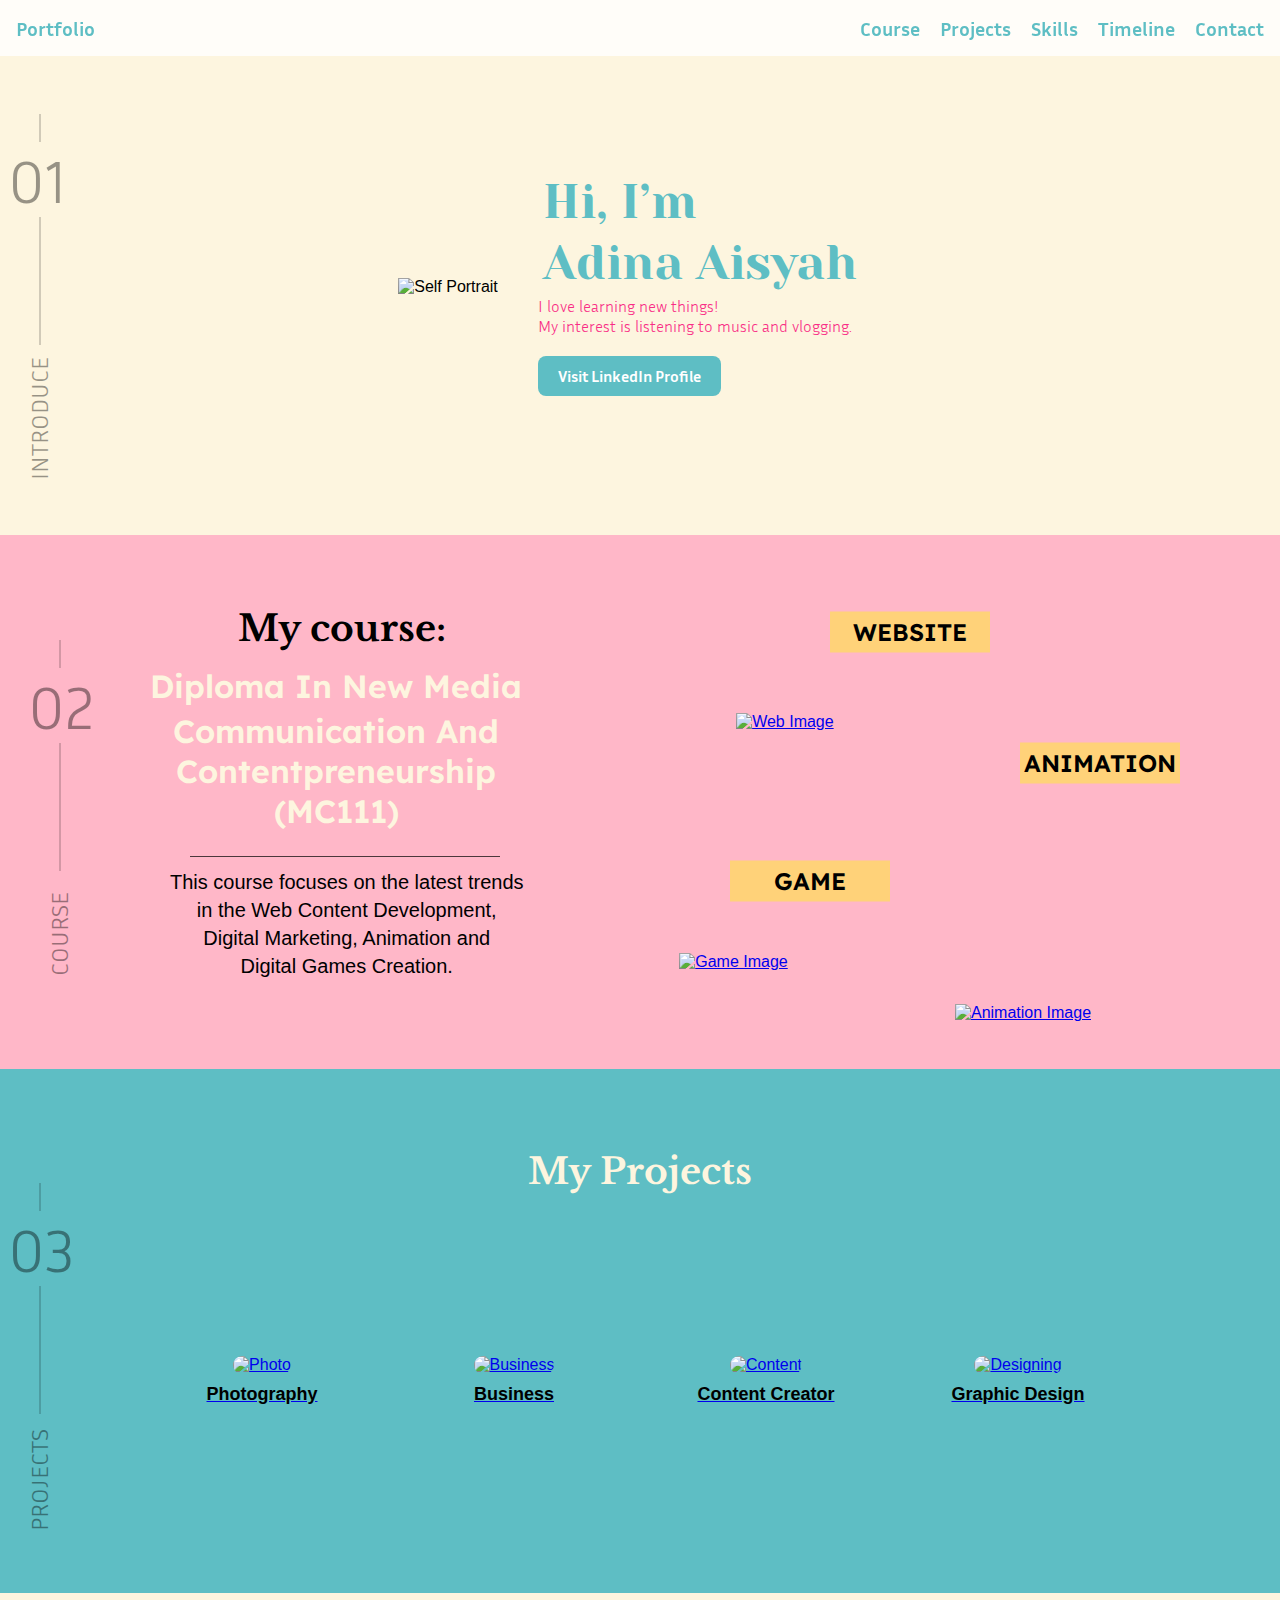
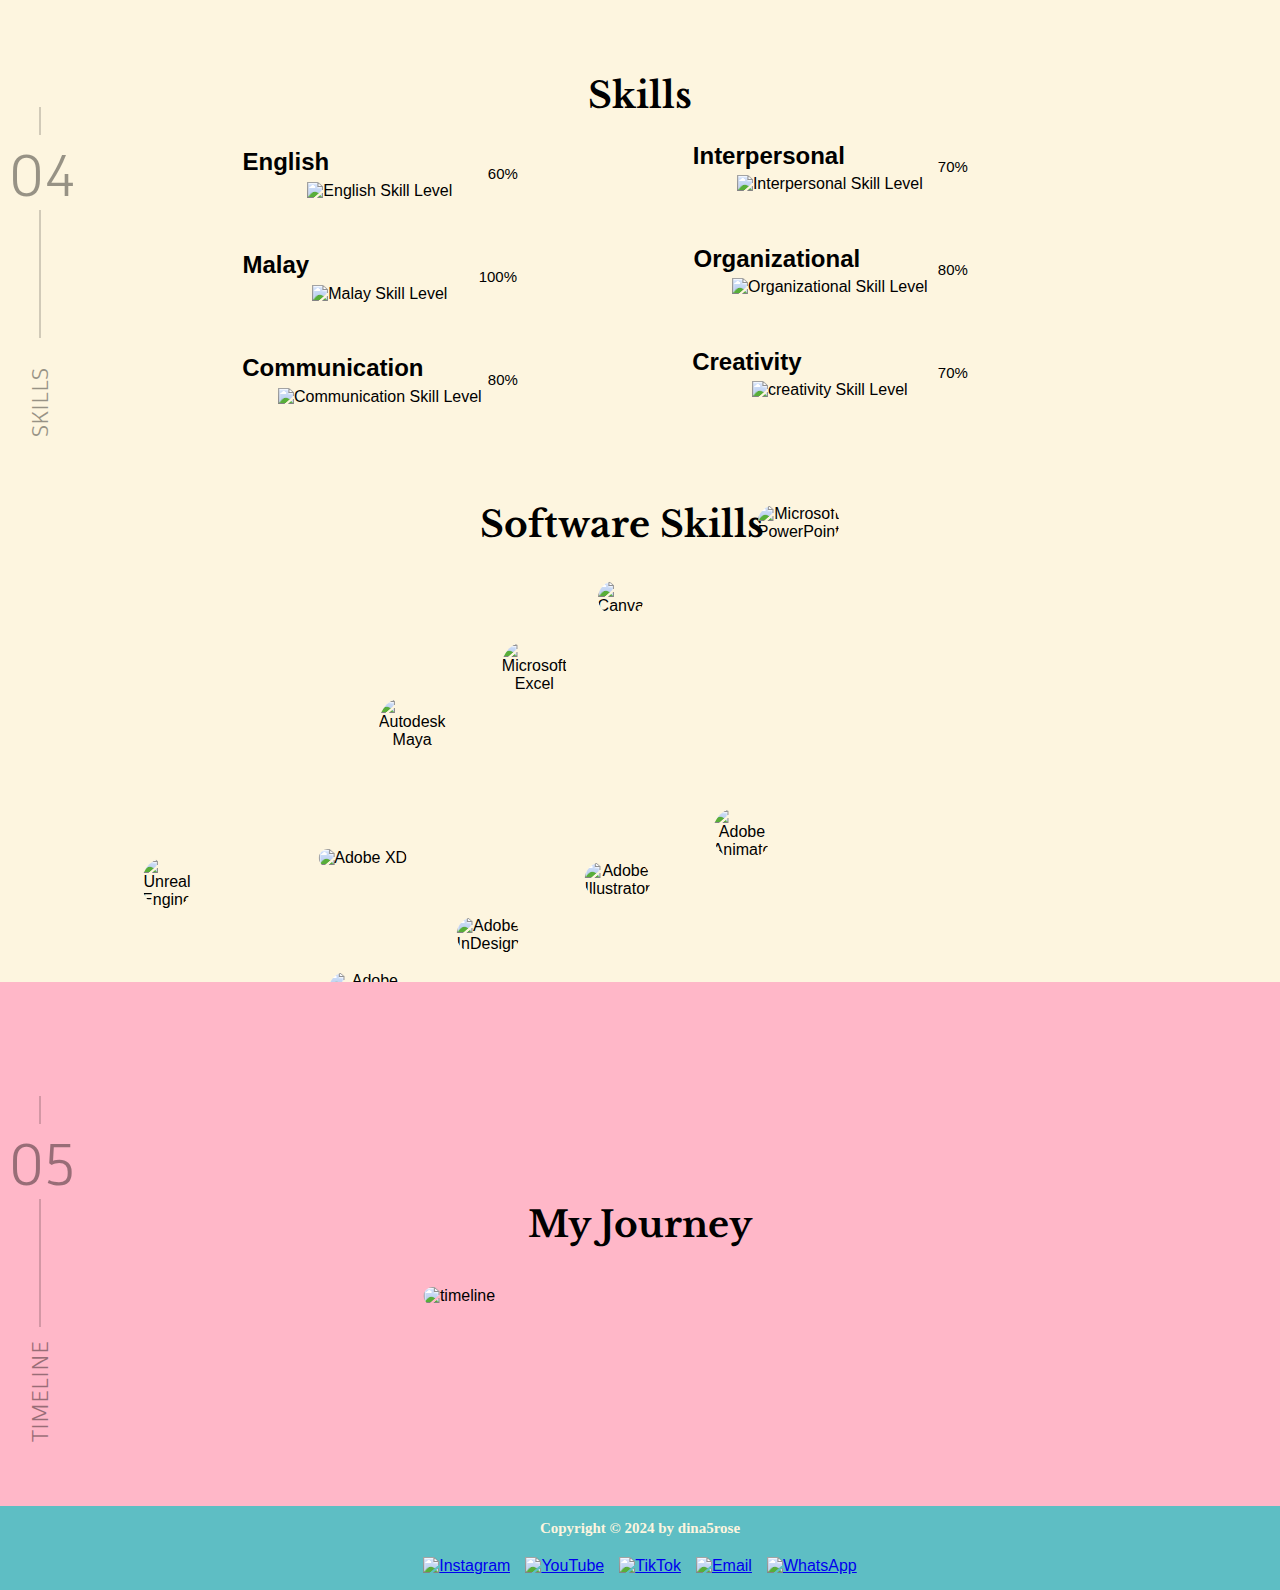
==== index.html @ a5f10f08 "Add files via upload" ====
<!DOCTYPE html>
<html lang="en">
<head>
    <meta charset="UTF-8">
    <meta name="viewport" content="width=device-width, initial-scale=1.0">
    <title>Portfolio - Home</title>
    <Link rel="stylesheet" href="style.css">
</head>
<body>
    <div class="nav-container">
        <nav>
            <div class="left">
                <a href="#layer1">Portfolio</a>
            </div>
            <div class="right">
                <ul>
                    <li><a href="#layer2">Course</a></li>
                    <li><a href="#layer3">Projects</a></li>
                    <li><a href="#layer4">Skills</a></li>
                    <li><a href="#layer6">Timeline</a></li>
                    <li><a href="#layer7">Contact</a></li>
                </ul>
            </div>
        </nav>
    </div>

    <div id="layer1" class="layer layer1">
            <div class="line top"></div>
            <div class="number">01</div>
            <div class="line bottom"></div>
            <div class="introduce">INTRODUCE</div>
            <div class="text-container">
                <h2>Hi, I’m</h2>
                <h2>Adina Aisyah</h2>
                <p>I love learning new things!</p>
                <p>My interest is listening to music and vlogging.</p>
                <div class="linkedin-box">
                    <a href="https://www.linkedin.com/in/nur-adina-aisyah-0893762ba/" target="_blank">Visit LinkedIn Profile</a>
                </div>
            </div>
        <div class="image-container">
            <img src="C:\Users\60124\OneDrive\Desktop\webweb\img\self.png" alt="Self Portrait">
        </div>
    </div>    

    <div id="layer2" class="layer layer2">
        <div id="layer2" class="layer layer2">
            <div class="line top"></div>
            <div class="number">02</div>
            <div class="line bottom"></div>
            <div class="course">COURSE</div>
            <div class="course-title">My course:</div>
            <div class="sub-title">Diploma In New Media <span>Communication And <br>Contentpreneurship <br>(MC111)</span></div>
            <div class="straight-line"></div>
            <div class="course-description">
                <span>This course focuses on the latest trends</span>
                <span>in the Web Content Development,</span>
                <span>Digital Marketing, Animation and</span>
                <span>Digital Games Creation.</span>
            </div>
        <div class="image-link-container">
            <div class="image-container website-image">
                <a href="website.html">
                <img src="C:\Users\60124\OneDrive\Desktop\webweb\img\hmpg2.jpg" alt="Web Image">
                </a>
            </div>
            <div class="image-container animation-image">
                <a href="animate.html">
                <img src="C:\Users\60124\OneDrive\Desktop\webweb\img\hmpg22.jpg" alt="Animation Image">
                </a>
            </div>
            <div class="image-container game-image">
                <a href="game.html">
                <img src="C:\Users\60124\OneDrive\Desktop\webweb\img\hmpg23.jpg" alt="Game Image">
                </a>
            </div>
        </div>
            <div class="box-container animation-box">
                <div class="box">ANIMATION</div>
            </div>
            <div class="box-container website-box">
                <div class="box">WEBSITE</div>
            </div>
            <div class="box-container game-box">
                <div class="box">GAME</div>
            </div>
        </div>    
    </div>

    <div id="layer3" class="layer layer3">
        <div class="line top"></div>
            <div class="number">03</div>
            <div class="line bottom"></div>
            <div class="projects">PROJECTS</div>
        <div class="projects-title">My Projects</div>
        <div class="image-link-container">
        <div class="image-box photo-image">
            <a href="photo.html">
            <img src="C:\Users\60124\OneDrive\Desktop\webweb\img\hmpg31.jpg" alt="Photo">
            <div class="image-label">Photography</div>
            </a>
        </div>

        <div class="image-box bisnes-image">
            <a href="bisnes.html">
            <img src="C:\Users\60124\OneDrive\Desktop\webweb\img\hmpg32.jpg" alt="Business">
            <div class="image-label">Business</div>
            </a>
        </div>

        <div class="image-box content-image">
            <a href="content.html">
            <img src="C:\Users\60124\OneDrive\Desktop\webweb\img\hmpg33.jpg" alt="Content">
            <div class="image-label">Content Creator</div>
            </a>
        </div>

        <div class="image-box design-image">
            <a href="graphic.html">
            <img src="C:\Users\60124\OneDrive\Desktop\webweb\img\hmpg34.jpg" alt="Designing">
            <div class="image-label">Graphic Design</div>
            </a>
        </div>
        </div>
    </div>

    <div id="layer4" class="layer layer4">
        <div class="line top"></div>
            <div class="number">04</div>
            <div class="line bottom"></div>
            <div class="skills">SKILLS</div>
        <div class="skills-title">Skills</div>

        <div class="skills-container">
            <div class="skill-box">
                <div class="eng-title">English</div> 
                <div class="eng-level">60%</div>
                <img src="C:\Users\60124\OneDrive\Desktop\webweb\img\60.jpg" alt="English Skill Level" class="eng-image">
            
                <div class="mly-title">Malay</div> 
                <div class="mly-level">100%</div>
                <img src="C:\Users\60124\OneDrive\Desktop\webweb\img\100.jpg" alt="Malay Skill Level" class="mly-image">

                <div class="comm-title">Communication</div> 
                <div class="comm-level">80%</div>
                <img src="C:\Users\60124\OneDrive\Desktop\webweb\img\80.jpg" alt="Communication Skill Level" class="comm-image">

                <div class="inter-title">Interpersonal</div> 
                <div class="inter-level">70%</div>
                <img src="C:\Users\60124\OneDrive\Desktop\webweb\img\70.jpg" alt="Interpersonal Skill Level" class="inter-image">

                <div class="org-title">Organizational</div> 
                <div class="org-level">80%</div>
                <img src="C:\Users\60124\OneDrive\Desktop\webweb\img\80.jpg" alt="Organizational Skill Level" class="org-image">

                <div class="creativity-title">Creativity</div> 
                <div class="creativity-level">70%</div>
                <img src="C:\Users\60124\OneDrive\Desktop\webweb\img\70.jpg" alt="creativity Skill Level" class="creativity-image">
            </div>
        </div>
    </div>

    <div id="layer5" class="layer layer5">
        <div class="soft-title">Software Skills</div>
        <div class="image-box ps-image">
            <img src="C:\Users\60124\OneDrive\Desktop\webweb\img\skill1.jpg" alt="Adobe Photoshop">
        </div>

        <div class="image-box id-image">
            <img src="C:\Users\60124\OneDrive\Desktop\webweb\img\skill2.jpg" alt="Adobe InDesign">
        </div>

        <div class="image-box ai-image">
            <img src="C:\Users\60124\OneDrive\Desktop\webweb\img\skill3.jpg" alt="Adobe Illustrator">
        </div>

        <div class="image-box an-image">
            <img src="C:\Users\60124\OneDrive\Desktop\webweb\img\skill4.jpg" alt="Adobe Animate">
        </div>

        <div class="image-box ue-image">
            <img src="C:\Users\60124\OneDrive\Desktop\webweb\img\skill6.png" alt="Unreal Engine">
        </div>

        <div class="image-box xd-image">
            <img src="C:\Users\60124\OneDrive\Desktop\webweb\img\skill5.jpg" alt="Adobe XD">
        </div>

        <div class="image-box my-image">
            <img src="C:\Users\60124\OneDrive\Desktop\webweb\img\skill7.png" alt="Autodesk Maya">
        </div>

        <div class="image-box excel-image">
            <img src="C:\Users\60124\OneDrive\Desktop\webweb\img\skill8.png" alt="Microsoft Excel">
        </div>

        <div class="image-box canva-image">
            <img src="C:\Users\60124\OneDrive\Desktop\webweb\img\skill9.png" alt="Canva">
        </div>

        <div class="image-box pp-image">
            <img src="C:\Users\60124\OneDrive\Desktop\webweb\img\skill10.png" alt="Microsoft PowerPoint">
        </div>

        <div class="image-box words-image">
            <img src="C:\Users\60124\OneDrive\Desktop\webweb\img\skill11.jpg" alt="Microsoft Word">
        </div>
    </div>

    <div id="layer6" class="layer layer6">
        <div class="line top"></div>
            <div class="number">05</div>
            <div class="line bottom"></div>
            <div class="timeline">TIMELINE</div>
        <div class="tl-title">My Journey</div>
        <div class="image-box tl-image">
            <img src="C:\Users\60124\OneDrive\Desktop\webweb\img\timeline.png" alt="timeline">
        </div>
    </div>

    <div id="layer7" class="layer layer7">
        <div class="contact-title">Copyright © 2024 by dina5rose</div>
        <div class="contact-links">
            <a href="https://www.instagram.com/dina5rose/?hl=en" target="_blank"><img src="C:\Users\60124\OneDrive\Desktop\webweb\img\logo1.png" alt="Instagram"></a>
            <a href="https://www.youtube.com/channel/UCmJT1OQiHPHBzbX_RKLlc6g" target="_blank"><img src="C:\Users\60124\OneDrive\Desktop\webweb\img\logo2.png" alt="YouTube"></a>
            <a href="https://www.tiktok.com/@deeennarrrr" target="_blank"><img src="C:\Users\60124\OneDrive\Desktop\webweb\img\logo3.png" alt="TikTok"></a>
            <a href="https://cl.gy/LZefM" target="_blank"><img src="C:\Users\60124\OneDrive\Desktop\webweb\img\logo4.png" alt="Email"></a>
            <a href="https://wa.link/ti13yo" target="_blank"><img src="C:\Users\60124\OneDrive\Desktop\webweb\img\logo5.png" alt="WhatsApp"></a>
        </div>
    </div>
</body>
</html>
---- style.css ----
@import url('https://fonts.googleapis.com/css2?family=Inria+Sans:wght@300;700&family=Yeseva+One&family=Libre+Baskerville:wght@700&family=Lexend+Deca:wght@600&display=swap');

        body, html {
            margin: 0;
            padding: 0;
            font-family: Arial, sans-serif;
            scroll-behavior: smooth;
            width: 1280px; /* Set the width of the body */
            height: 3190px; /* Set the height of the body */
            overflow-x: hidden; /* Prevent horizontal scrolling */
        }

        .nav-container {
            position: fixed;
            width: 100%;
            z-index: 1000;
            background-color: rgba(255, 255, 255, 0.8); /* Semi-transparent background for nav */
        }

        nav {
            background-color: transparent;
            padding: 1rem;
            display: flex;
            justify-content: space-between;
            align-items: center;
            font-family: 'Inria Sans', sans-serif;
            font-weight: bold;
            font-size: 20px;
        }

        nav .left {
            display: flex;
            align-items: center;
        }

        nav .right {
            display: flex;
            align-items: center;
        }

        nav ul {
            list-style-type: none;
            margin: 0;
            padding: 0;
            display: flex;
        }

        nav ul li {
            margin-left: 20px;
        }

        nav ul li a, nav .left a {
            color: #5EBEC4;
            text-decoration: none;
        }

        .layer {
            width: 100%;
            display: flex;
            justify-content: center; /* Center horizontally */
            align-items: center; /* Center vertically */
            padding: 20px;
            overflow: hidden; /* Hide overflow to prevent scrolling */
            position: relative;
        }

        .layer1 {
            background-color: #FDF5DF;
            padding-top: 60px; /* Adjust if needed to prevent content overlap with fixed nav */
            flex-direction: row-reverse; /* Image on the left, text on the right */
            height: 512px; /* Adjusted height */
        }

        .text-container {
            max-width: 50%;
            text-align: left;
            padding: 0 20px; /* Adjust padding for spacing */
            position: relative; /* Positioning for lines */
            margin-top: -70px; /* Adjust top margin to position text below top line */
        }

        .text-container h2 {
            font-family: 'Yeseva One', cursive; /* Use Yeseva One for "Hi, I’m" "Adina Aisyah" */
            font-weight: normal; /* Regular */
            font-size: 48px; /* Size: 48 */
            margin: 5px;
            color: #5EBEC4; /* First text color */
        }

        .text-container p {
            font-family: 'Inria Sans', sans-serif;
            font-weight: 300;
            font-size: 16px;
            margin: 0px 0 0;
            color: #F92C85; /* Second text color */
        }

        .image-container {
            max-width: 50%;
            text-align: left;
            position: relative; /* Ensure relative positioning */
        }

        .image-container img {
            border-radius: 26px;
            max-width: 100%;
            height: auto;
        }

        .linkedin-box {
            position: absolute;
            bottom: -60px;
            left: 200;
            width: 100%;
            text-align: left;
        }

        .linkedin-box a {
            display: inline-block;
            padding: 10px 20px;
            background-color: #5EBEC4;
            color: white;
            text-decoration: none;
            border-radius: 8px;
            font-family: 'Inria Sans', sans-serif;
            font-weight: bold;
            font-size: 16px;
        }

        .linkedin-box a:hover {
            background-color: #4CA6A7;
        }

        .line {
            position: absolute; /* Absolute positioning */
            width: 1px;
            background-color: #000000;
            opacity: 0.35;
            left: 50%;
            transform: translateX(-50%);
        }

        .line.top {
            height: 28px; /* Adjusted height */
            left: 60px; /* Adjusted left position */
            top: 114px; /* Adjusted top position */
        }

        .line.bottom {
            height: 128px; /* Adjusted height */
            left: 60px; /* Adjusted left position */
            top: 217px; /* Adjusted top position */
        }

        .number {
            position: absolute;
            color: #000000;
            font-family: 'Inria Sans', serif;
            font-weight: 300;
            font-size: 60px;
            opacity: 0.4;
            left: 28px; /* Adjusted left position */
            top: 144px; /* Adjusted top position */
        }

        .introduce {
            position: absolute;
            color: #000000;
            font-family: 'Inria Sans', serif;
            font-weight: 300;
            font-size: 24px;
            opacity: 0.4;
            left: 45px; /* Adjusted left position */
            top: 480px; /* Adjusted top position */
            transform: rotate(-90deg); /* Rotate 90 degrees */
            transform-origin: left top; /* Rotate from left top */
        }

        .layer2 {
            background-color: #FFB7C8;
            padding-top: 60px; /* Adjust if needed to prevent content overlap with fixed nav */
            flex-direction: row-reverse; /* Image on the left, text on the right */
            height: 512px; /* Adjusted height */
            position: relative; /* Ensure relative positioning */
        }

        .layer2 .course-title {
            font-family: 'Libre Baskerville', serif;
            font-weight: bold;
            font-size: 36px;
            margin-bottom: 20px;
            position: absolute;
            top: 80px; /* Adjusted top position */
            left: 238px; /* Adjusted left position */
        }

        .layer2 .sub-title {
            font-family: 'Lexend Deca', sans-serif;
            font-weight: 600;
            font-size: 32px;
            color: #FDF5DF;
            margin-bottom: 20px;
            position: absolute;
            text-align: center;
            top: 140px; /* Adjusted top position */
            left: 150px; /* Adjusted left position */
        }

        .layer2 .sub-title span {
            display: block;
            margin-top: 5px;
        }

        .layer2 .straight-line {
            width: 310px;
            height: 1px;
            background-color: #000000;
            opacity: 0.7;
            margin: 20px auto;
            position: absolute;
            top: 310px; /* Adjusted top position */
            left: 190px; /* Adjusted left position */
        }

        .layer2 .course-description {
            font-family: 'Inder', sans-serif;
            font-weight: normal;
            font-size: 20px;
            color: #000000;
            text-align: center;
            left: 170px; /* Adjusted left position */
            top: 340px; /* Adjusted top position */
            position: absolute;
        }

        .layer2 .course-description span {
            display: block;
            margin-top: 5px;
        }

        .image-container img {
            border-radius: 0px;
            max-width: 100%; /* Adjust the width */
            height: auto;
        }

        .image-container {
           max-width: 33.33%; /* Each image takes up 1/3 of the container */
           text-align: center; /* Center align the images */
           margin-right: 20px; /* Add right margin for spacing */
           position: relative; /* Ensure relative positioning */
        }

        .image-link-container {
            display: flex;
            justify-content: center;
            align-items: center;
            height: 100vh; /* Make the container full height */
        }

        .image-link-container a img {
           max-width: 100%;
           height: auto;
           border: none; /* Remove any default border from the image */
           transition: transform 0.3s ease; /* Add transition for hover effect */
        }

        .image-link-container a img:hover {
           transform: scale(1.05); /* Slightly enlarge the image on hover */
        }

        .website-image {
           top: -120px; /* Adjust top position for the web image */
           left: 73%; /* Center horizontally */
           width: 200px;
           height: auto;
           transform: translateX(-50%);
        }

        .animation-image {
           top: 20%; /* Adjust top position for the animation image */
           right: -378px; /* Adjust right position */
           width: 200px;
           height: auto;
           transform: translateY(-50%);
        }

        .game-image {
          bottom: -120px; /* Adjust bottom position for the game image */
          left: -5%; /* Center horizontally */
          width: 170px;
          height: auto;
          transform: translateX(-50%);
        }

        .course {
            position: absolute;
            color: #000000;
            font-family: 'Inria Sans', serif;
            font-weight: 300;
            font-size: 24px;
            opacity: 0.4;
            left: 45px; /* Adjusted left position */
            top: 450px; /* Adjusted top position */
            transform: rotate(-90deg); /* Rotate 90 degrees */
            transform-origin: left top; /* Rotate from left top */
        }

        .box-container {
            display: flex;
            justify-content: space-around;
            align-items: center;
            width: 100%;
            position: absolute;
            bottom: 80px; /* Adjust bottom position */
        }

        .box {
            background-color: #FFD279; /* Box background color */
            width: 160px; /* Box width */
            height: 41px; /* Box height */
            text-align: center; /* Center align text */
            line-height: 41px; /* Vertically center text */
            font-family: 'Lexend Deca', sans-serif; /* Font family */
            font-size: 24px; /* Font size */
            font-weight: 600; /* Semibold font weight */
            color: #000000; /* Text color */
        }

        .animation-box {
           top: 40%; /* Adjust top position for the animation box */
           right: 100px; /* Adjust right position */
           width: 160px;
           height: 41px;
           transform: translateY(-50%);
        }

        .website-box {
           top: 18%; /* Adjust top position for the animation box */
           right: 290px; /* Adjust right position */
           width: 160px;
           height: 41px;
           transform: translateY(-50%);
        }

        .game-box {
           top: 60%; /* Adjust top position for the animation box */
           right: 390px; /* Adjust right position */
           width: 160px;
           height: 41px;
           transform: translateY(-50%);
        }

        .layer3 {
            background-color: #5EBEC4;
            display: flex;
            flex-direction: column;
            align-items: center;
            justify-content: center;
            text-align: center;
            color: #FFFFFF;
            height: 545px; /* Adjusted height */
            position: relative; /* Ensure relative positioning */
        }

        .layer3 .projects-title {
            color: #FDF5DF;
            font-family: 'Libre Baskerville', serif;
            font-weight: bold;
            font-size: 36px;
            margin-bottom: 20px;
            position: absolute;
            text-align: center;
            top: 80px; /* Adjusted top position */
            left: center; /* Adjusted left position */
        }

        .image-box {
           max-width: 33.33%; /* Each image takes up 1/3 of the container */
           text-align: center; /* Center align the images */
           margin-right: 20px; /* Add right margin for spacing */
           position: relative; /* Ensure relative positioning */
        }

        .image-box img {
            border-radius: 28px;
            max-width: 100%; /* Adjust the width */
            height: auto;
        }

        .image-label {
            margin-top: 10px; /* Adjust spacing between image and label */
            font-size: 24px;
            font-weight: 600;
            color: #FDF5DF;
            text-decoration: none; /* Remove underline */
        }

        .image-link-container {
            display: flex;
            justify-content: center;
            align-items: center;
            height: 100vh; /* Make the container full height */
        }

        .image-link-container a img {
           max-width: 100%;
           height: auto;
           border: none; /* Remove any default border from the image */
           transition: transform 0.3s ease; /* Add transition for hover effect */
        }

        .image-link-container a img:hover {
           transform: scale(1.05); /* Slightly enlarge the image on hover */
        }

        .photo-image {
           top: 50px; /* Adjust top position for the photo image */
           left: 5%; /* Center horizontally */
           width: 210px;
           height: auto;
           transform: translateX(-50%);
           border-radius: 22px;
        }

        .bisnes-image {
           top: 50px; /* Adjust top position for the bisnes image */
           left: 10%; /* Center horizontally */
           width: 210px;
           height: auto;
           transform: translateX(-50%);
           border-radius: 22px;
        }

        .content-image {
           top: 50px; /* Adjust top position for the web image */
           left: 15%; /* Center horizontally */
           width: 210px;
           height: auto;
           transform: translateX(-50%);
           border-radius: 22px;
        }

        .design-image {
           top: 50px; /* Adjust top position for the web image */
           left: 20%; /* Center horizontally */
           width: 210px;
           height: auto;
           transform: translateX(-50%);
           border-radius: 22px;
        }

        .projects {
            position: absolute;
            color: #000000;
            font-family: 'Inria Sans', serif;
            font-weight: 300;
            font-size: 24px;
            opacity: 0.4;
            left: 45px; /* Adjusted left position */
            top: 462px; /* Adjusted top position */
            transform: rotate(-90deg); /* Rotate 90 degrees */
            transform-origin: left top; /* Rotate from left top */
        }
        
        .layer4 {
            background-color: #FDF5DF;
            display: flex;
            flex-direction: column;
            align-items: center;
            justify-content: center;
            text-align: center;
            color: #000000;
            height: 512px; /* Adjusted height */
        }

        .layer4 .skills-title {
            color: #000000;
            font-family: 'Libre Baskerville', serif;
            font-weight: bold;
            font-size: 36px;
            margin-bottom: 20px;
            position: absolute;
            text-align: center;
            top: 80px; /* Adjusted top position */
            left: center; /* Adjusted left position */
        }

        .skills {
            position: absolute;
            color: #000000;
            font-family: 'Inria Sans', serif;
            font-weight: 300;
            font-size: 24px;
            opacity: 0.4;
            left: 45px; /* Adjusted left position */
            top: 444px; /* Adjusted top position */
            transform: rotate(-90deg); /* Rotate 90 degrees */
            transform-origin: left top; /* Rotate from left top */
        }

        .skills-container {
            display: flex;
            flex-direction: column;
            align-items: flex-start;
            justify-content: center;
            margin-top: 20px;
            width: 80%;
        }

        .skills-box {
            margin-bottom: 20px;
            text-align: left;
            width: 100%;
        }

        .eng-title {
            font-family: 'Inter', sans-serif;
            font-weight: bold;
            font-size: 24px;
            color: #000000;
            position: relative; /* Enables positioning */
            top: 87px; /* Adjust top position */
            left: 56px; /* Adjust left position */
        }

        .eng-level {
            font-family: 'Inter', sans-serif;
            font-weight: normal;
            font-size: 15px;
            color: #000000;
            position: relative; /* Enables positioning */
            top: 76px; /* Adjust top position */
            left: 273px; /* Adjust left position */
        }

        .eng-image {
            width: 278px;
            height: 16px;
            position: relative; /* Enables positioning */
            top: 76px; /* Adjust top position */
            left: 150px;
        }
        
        .mly-title {
            font-family: 'Inter', sans-serif;
            font-weight: bold;
            font-size: 24px;
            color: #000000;
            position: relative; /* Enables positioning */
            top: 127px; /* Adjust top position */
            left: 46px; /* Adjust left position */
        }

        .mly-level {
            font-family: 'Inter', sans-serif;
            font-weight: normal;
            font-size: 15px;
            color: #000000;
            position: relative; /* Enables positioning */
            top: 116px; /* Adjust top position */
            left: 268px; /* Adjust left position */
        }

        .mly-image {
            width: 278px;
            height: 16px;
            position: relative; /* Enables positioning */
            top: 116px; /* Adjust top position */
            left: 150px;
        }

        .comm-title {
            font-family: 'Inter', sans-serif;
            font-weight: bold;
            font-size: 24px;
            color: #000000;
            position: relative; /* Enables positioning */
            top: 167px; /* Adjust top position */
            left: 103px; /* Adjust left position */
        }

        .comm-level {
            font-family: 'Inter', sans-serif;
            font-weight: normal;
            font-size: 15px;
            color: #000000;
            position: relative; /* Enables positioning */
            top: 156px; /* Adjust top position */
            left: 273px; /* Adjust left position */
        }

        .comm-image {
            width: 278px;
            height: 16px;
            position: relative; /* Enables positioning */
            top: 156px; /* Adjust top position */
            left: 150px;
        }

        .inter-title {
            font-family: 'Inter', sans-serif;
            font-weight: bold;
            font-size: 24px;
            color: #000000;
            position: relative; /* Enables positioning */
            top: -108px; /* Adjust top position */
            left: 539px; /* Adjust left position */
        }

        .inter-level {
            font-family: 'Inter', sans-serif;
            font-weight: normal;
            font-size: 15px;
            color: #000000;
            position: relative; /* Enables positioning */
            top: -120px; /* Adjust top position */
            left: 723px; /* Adjust left position */
        }

        .inter-image {
            width: 278px;
            height: 16px;
            position: relative; /* Enables positioning */
            top: -120px; /* Adjust top position */
            left: 600px;
        }

        .org-title {
            font-family: 'Inter', sans-serif;
            font-weight: bold;
            font-size: 24px;
            color: #000000;
            position: relative; /* Enables positioning */
            top: -68px; /* Adjust top position */
            left: 547px; /* Adjust left position */
        }

        .org-level {
            font-family: 'Inter', sans-serif;
            font-weight: normal;
            font-size: 15px;
            color: #000000;
            position: relative; /* Enables positioning */
            top: -80px; /* Adjust top position */
            left: 723px; /* Adjust left position */
        }

        .org-image {
            width: 278px;
            height: 16px;
            position: relative; /* Enables positioning */
            top: -80px; /* Adjust top position */
            left: 600px;
        }

        .creativity-title {
            font-family: 'Inter', sans-serif;
            font-weight: bold;
            font-size: 24px;
            color: #000000;
            position: relative; /* Enables positioning */
            top: -28px; /* Adjust top position */
            left: 517px; /* Adjust left position */
        }

        .creativity-level {
            font-family: 'Inter', sans-serif;
            font-weight: normal;
            font-size: 15px;
            color: #000000;
            position: relative; /* Enables positioning */
            top: -40px; /* Adjust top position */
            left: 723px; /* Adjust left position */
        }

        .creativity-image {
            width: 278px;
            height: 16px;
            position: relative; /* Enables positioning */
            top: -40px; /* Adjust top position */
            left: 600px
        }

        .layer5 {
            background-color: #FDF5DF;
            display: flex;
            flex-direction: column;
            align-items: center;
            justify-content: center;
            text-align: center;
            color: #000000;
            height: 512px; /* Adjusted height */
        }

        .layer5 .soft-title {
            color: #000000;
            font-family: 'Libre Baskerville', serif;
            font-weight: bold;
            font-size: 36px;
            margin-bottom: 20px;
            position: absolute;
            text-align: center;
            top: 15px; /* Adjusted top position */
            left: 500px; /* Adjusted left position */
        }

        .image-box {
           max-width: 33.33%; /* Each image takes up 1/3 of the container */
           text-align: center; /* Center align the images */
           margin-right: 20px; /* Add right margin for spacing */
           position: relative; /* Ensure relative positioning */
        }

        .image-box img {
            border-radius: 28px;
            max-width: 100%; /* Adjust the width */
            height: auto;
        }

        .ps-image {
           top: 465px; /* Adjust top position for the photo image */
           left: -23%; /* Center horizontally */
           width: 17px;
           height: auto;
           transform: translateX(-50%);
           border-radius: 26px;
        }

        .id-image {
           top: 374px; /* Adjust top position for the photo image */
           left: -13%; /* Center horizontally */
           width: 17px;
           height: auto;
           transform: translateX(-50%);
           border-radius: 26px;
        }

        .ai-image {
           top: 283px; /* Adjust top position for the photo image */
           left: -3%; /* Center horizontally */
           width: 17px;
           height: auto;
           transform: translateX(-50%);
           border-radius: 26px;
        }

        .an-image {
           top: 192px; /* Adjust top position for the photo image */
           left: 7%; /* Center horizontally */
           width: 17px;
           height: auto;
           transform: translateX(-50%);
           border-radius: 26px;
        }

        .xd-image {
           top: -69px; /* Adjust top position for the photo image */
           left: 17%; /* Center horizontally */
           width: 17px;
           height: auto;
           transform: translateX(-50%);
           border-radius: 26px;
        }

        .ue-image {
           top: 190px; /* Adjust top position for the photo image */
           left: -35%; /* Center horizontally */
           width: 50px;
           height: auto;
           transform: translateX(-50%);
           border-radius: 26px;
        }

        .my-image {
           top: -40px; /* Adjust top position for the photo image */
           left: -19%; /* Center horizontally */
           width: 18px;
           height: auto;
           transform: translateX(-50%);
           border-radius: 26px;
        }

        .excel-image {
           top: -148px; /* Adjust top position for the photo image */
           left: -9%; /* Center horizontally */
           width: 23px;
           height: auto;
           transform: translateX(-50%);
           border-radius: 26px;
        }

        .canva-image {
           top: -260px; /* Adjust top position for the photo image */
           left: -0.5%; /* Center horizontally */
           width: 36px;
           height: auto;
           transform: translateX(-50%);
           border-radius: 26px;
        }

        .pp-image {
           top: -370px; /* Adjust top position for the photo image */
           left: 11%; /* Center horizontally */
           width: 23px;
           height: auto;
           transform: translateX(-50%);
           border-radius: 26px;
        }

        .words-image {
           top: -485px; /* Adjust top position for the photo image */
           left: 21%; /* Center horizontally */
           width: 20px;
           height: auto;
           transform: translateX(-50%);
        }

        .layer6 {
            background-color: #FFB7C8;
            display: flex;
            flex-direction: column;
            align-items: center;
            justify-content: center;
            text-align: center;
            color: #000000;
            height: 545px; /* Adjusted height */
        }

        .layer6 .tl-title {
            font-family: 'Libre Baskerville', serif;
            font-weight: bold;
            font-size: 36px;
            margin-bottom: 20px;
            top: 20px;
        }

        .timeline {
            position: absolute;
            color: #000000;
            font-family: 'Inria Sans', serif;
            font-weight: 300;
            font-size: 24px;
            opacity: 0.4;
            left: 45px; /* Adjusted left position */
            top: 460px; /* Adjusted top position */
            transform: rotate(-90deg); /* Rotate 90 degrees */
            transform-origin: left top; /* Rotate from left top */
        }

        .image-box {
           max-width: 33.33%; /* Each image takes up 1/3 of the container */
           text-align: center; /* Center align the images */
           margin-right: 0px; /* Add right margin for spacing */
           position: relative; /* Ensure relative positioning */
        }

        .image-box img {
            border-radius: 28px;
            max-width: 500%; /* Adjust the width */
            height: auto;
        }

        .tl-image {
           top: 20px; /* Adjust top position for the photo image */
           left: -10%; /* Center horizontally */
           width: 105px;
           height: auto;
           transform: translateX(-50%);
           border-radius: 0px;
        }
        
        .layer7 {
            background-color: #5EBEC4;
            display: flex;
            flex-direction: column;
            align-items: center;
            justify-content: center;
            text-align: center;
            color: #FDF5DF;
            height: 50px; /* Adjusted height */
        }

        .layer7 .contact-title {
            font-family: 'Inter', 'sans-serif';
            font-weight: bold;
            font-size: 15px;
            margin-bottom: 20px;
        }

        .layer7 .section-content {
            font-family: 'Inter', sans-serif;
            font-weight: 600;
            font-size: 24px;
            color: #FDF5DF;
            text-align: left;
            margin-left: 238px;
            margin-top: -45px;
        }

        .layer7 .contact-links {
            display: flex;
            gap: 15px;
        }

        .layer7 .contact-links a img {
            width: 30px; /* Adjust size as needed */
            height: 25px; /* Adjust size as needed */
        }

body {
    font-family: Arial, sans-serif;
    background-color: #f0f0f0;
    margin: 0;
    padding: 0;
    display: flex;
    flex-direction: column;
    align-items: center;
}

.nav-container {
    position: fixed;
    width: 100%;
    z-index: 1000;
    background-color: rgba(255, 255, 255, 0.8); /* Semi-transparent background for nav */
}

nav {
    background-color: transparent;
    padding: 1rem;
    display: flex;
    justify-content: space-between;
    align-items: center;
    font-family: 'Inria Sans', sans-serif;
    font-weight: bold;
    font-size: 20px;
}

nav .left {
    display: flex;
    align-items: center;
}

nav .right {
    display: flex;
    align-items: center;
}

nav ul {
    list-style-type: none;
    margin: 0;
    padding: 0;
    display: flex;
}

nav ul li {
    margin-left: 20px;
}

nav ul li a, nav .left a {
    color: #5EBEC4;
    text-decoration: none;
}

.web-title {
    color: #000000;
    font-family: 'Libre Baskerville', serif;
    font-weight: bold;
    font-size: 36px;
    margin-bottom: 20px;
    position: absolute;
    text-align: center;
    top: 80px; /* Adjusted top position */
    left: center; /* Adjusted left position */
}

.portfolio-item {
    margin: 20px;
    display: inline-block;
    border: 1px solid #ccc;
    overflow: hidden;
    box-shadow: 0 4px 8px rgba(0, 0, 0, 0.1);
    position: relative;
}

.portfolio-item img {
    display: block;
    width: 100%;
    height: auto;
    transition: transform 0.3s ease;
}

.portfolio-item a {
    text-decoration: none;
    color: inherit;
    display: block;
    position: relative;
}

.xd-image {
    top: 130px; /* Adjust top position for the web image */
    left: -5%; /* Center horizontally */
    width: 430px;
    height: auto;
    transform: translateX(-50%);
    position: relative;
}

.cotton-image {
    top: -175px; /* Adjust top position for the web image */
    left: 45%; /* Center horizontally */
    width: 600px;
    height: auto;
    transform: translateX(-50%);
    position: relative;
}

.image-label {
    margin-top: 10px; /* Adjust spacing between image and label */
    font-size: 15px;
    font-weight: 600;
    color: #000000;
    text-decoration: none; /* Remove underline */
    text-align: center;
}

        body {
            font-family: Arial, sans-serif;
            background-color: #f0f0f0;
            margin: 0;
            padding: 0;
            display: flex;
            flex-direction: column;
            align-items: center;
        }

        .nav-container {
            position: relative;
            left: auto;
            width: 100%;
            z-index: 1000;
            background-color: rgba(255, 255, 255, 0.8); /* Semi-transparent background for nav */
        }

        nav {
            background-color: transparent;
            padding: 1rem;
            display: flex;
            justify-content: space-between;
            align-items: center;
            font-family: 'Inria Sans', sans-serif;
            font-weight: bold;
            font-size: 20px;
        }

        nav .left {
            display: flex;
            align-items: center;
        }

        nav .right {
            display: flex;
            align-items: center;
        }

        nav ul {
            list-style-type: none;
            margin: 0;
            padding: 0;
            display: flex;
        }

        nav ul li {
            margin-left: 20px;
        }

        nav ul li a, nav .left a {
            color: #5EBEC4;
            text-decoration: none;
        }

        .animate-title {
            color: #000000;
            font-family: 'Libre Baskerville', serif;
            font-weight: bold;
            font-size: 36px;
            margin-bottom: 20px;
            position: absolute;
            text-align: center;
            top: 80px; /* Adjusted top position */
            left: center; /* Adjusted left position */
        }

        .portfolio-item {
            margin: 20px;
            display: inline-block;
            border: 1px solid #ccc;
            overflow: hidden;
            box-shadow: 0 4px 8px rgba(0, 0, 0, 0.1);
            border-radius: 0; /* Remove rounded corners */
        }

        .portfolio-item img {
            display: block;
            width: 100%; /* Ensure the image fills its container */
            height: auto; /* Maintain aspect ratio */
        }

        .image-label {
            margin-top: 10px; /* Adjust spacing between image and label */
            font-size: 18px;
            font-weight: 600;
            color: #000000;
            text-decoration: none; /* Remove underline */
            text-align: center;
        }

        .d-image {
           top: -410px; /* Adjust top position for the web image */
           left: 40%; /* Center horizontally */
           width: 430px;
           height: auto;
           transform: translateX(-50%);
           position: relative;
        }

        .face-image {
           top: -180px; /* Adjust top position for the web image */
           left: -5%; /* Center horizontally */
           width: 430px;
           height: auto;
           transform: translateX(-50%);
           position: relative;
        }

        .video-container {
            position: relative;
            width: 100%;
            max-width: 800px; /* Adjust max-width as needed */
        }

        .video-container video {
            width: 100%;
            height: auto;
        }

        .tele-video {
           top: 120px; /* Adjust top position for the web image */
           left: -5%; /* Center horizontally */
           width: 430px;
           height: auto;
           transform: translateX(-50%);
           position: relative;
        }

        .walk-video {
           top: -175px; /* Adjust top position for the web image */
           left: 40%; /* Center horizontally */
           width: 430px;
           height: auto;
           transform: translateX(-50%);
           position: relative;
        }

        body {
            font-family: Arial, sans-serif;
            background-color: #f0f0f0;
            margin: 0;
            padding: 0;
            display: flex;
            flex-direction: column;
            align-items: center;
        }

        .nav-container {
            position: fixed;
            width: 100%;
            z-index: 1000;
            background-color: rgba(255, 255, 255, 0.8); /* Semi-transparent background for nav */
        }

        nav {
            background-color: transparent;
            padding: 1rem;
            display: flex;
            justify-content: space-between;
            align-items: center;
            font-family: 'Inria Sans', sans-serif;
            font-weight: bold;
            font-size: 20px;
        }

        nav .left {
            display: flex;
            align-items: center;
        }

        nav .right {
            display: flex;
            align-items: center;
        }

        nav ul {
            list-style-type: none;
            margin: 0;
            padding: 0;
            display: flex;
        }

        nav ul li {
            margin-left: 20px;
        }

        nav ul li a, nav .left a {
            color: #5EBEC4;
            text-decoration: none;
        }

        .game-title {
            color: #000000;
            font-family: 'Libre Baskerville', serif;
            font-weight: bold;
            font-size: 36px;
            margin-bottom: 20px;
            position: absolute;
            text-align: center;
            top: 80px; /* Adjusted top position */
            left: center; /* Adjusted left position */
        }

        .portfolio-item {
            margin: 20px;
            display: inline-block;
            border: 1px solid #ccc;
            overflow: hidden;
            box-shadow: 0 4px 8px rgba(0, 0, 0, 0.1);
            border-radius: 0; /* Remove rounded corners */
        }

        .portfolio-item img {
            display: block;
            width: 100%; /* Ensure the image fills its container */
            height: auto; /* Maintain aspect ratio */
        }

        .image-label {
            margin-top: 10px; /* Adjust spacing between image and label */
            font-size: 18px;
            font-weight: 600;
            color: #000000;
            text-decoration: none; /* Remove underline */
            text-align: center;
        }

        .ares-image {
           top: 130px; /* Adjust top position for the web image */
           left: 18%; /* Center horizontally */
           width: 430px;
           height: auto;
           transform: translateX(-50%);
           position: relative;
        }
    
        body {
            font-family: Arial, sans-serif;
            background-color: #f0f0f0;
            margin: 0;
            padding: 0;
            display: flex;
            flex-direction: column;
            align-items: center;
        }

        .nav-container {
            position: fixed;
            width: 100%;
            z-index: 1000;
            background-color: rgba(255, 255, 255, 0.8); /* Semi-transparent background for nav */
        }

        nav {
            background-color: transparent;
            padding: 1rem;
            display: flex;
            justify-content: space-between;
            align-items: center;
            font-family: 'Inria Sans', sans-serif;
            font-weight: bold;
            font-size: 20px;
        }

        nav .left {
            display: flex;
            align-items: center;
        }

        nav .right {
            display: flex;
            align-items: center;
        }

        nav ul {
            list-style-type: none;
            margin: 0;
            padding: 0;
            display: flex;
        }

        nav ul li {
            margin-left: 20px;
        }

        nav ul li a, nav .left a {
            color: #5EBEC4;
            text-decoration: none;
        }

        .photo-title {
            color: #000000;
            font-family: 'Libre Baskerville', serif;
            font-weight: bold;
            font-size: 36px;
            margin-bottom: 20px;
            position: absolute;
            text-align: center;
            top: 80px; /* Adjusted top position */
            left: center; /* Adjusted left position */
        }

        .portfolio-item {
            margin: 20px;
            display: inline-block;
            border: 1px solid #ccc;
            overflow: hidden;
            box-shadow: 0 4px 8px rgba(0, 0, 0, 0.1);
            border-radius: 0; /* Remove rounded corners */
        }

        .portfolio-item img {
            display: block;
            width: 100%; /* Ensure the image fills its container */
            height: auto; /* Maintain aspect ratio */
        }

        .image-label {
            margin-top: 10px; /* Adjust spacing between image and label */
            font-size: 18px;
            font-weight: 600;
            color: #000000;
            text-decoration: none; /* Remove underline */
            text-align: center;
        }

        .framing-image {
           top: 133px; /* Adjust top position for the web image */
           left:-15%; /* Center horizontally */
           width: 350px;
           height: auto;
           transform: translateX(-50%);
           position: relative;
        }

        .leading-image {
           top: -410px; /* Adjust top position for the web image */
           left: 15%; /* Center horizontally */
           width: 350px;
           height: auto;
           transform: translateX(-50%);
           position: relative;
        }

        .isolating-image {
           top: -943px; /* Adjust top position for the web image */
           left: 45%; /* Center horizontally */
           width: 350px;
           height: auto;
           transform: translateX(-50%);
           position: relative;
        }

        body {
            font-family: Arial, sans-serif;
            background-color: #f0f0f0;
            margin: 0;
            padding: 0;
            display: flex;
            flex-direction: column;
            align-items: center;
        }

        .nav-container {
            position: fixed;
            width: 100%;
            z-index: 1000;
            background-color: rgba(255, 255, 255, 0.8); /* Semi-transparent background for nav */
        }

        nav {
            background-color: transparent;
            padding: 1rem;
            display: flex;
            justify-content: space-between;
            align-items: center;
            font-family: 'Inria Sans', sans-serif;
            font-weight: bold;
            font-size: 20px;
        }

        nav .left {
            display: flex;
            align-items: center;
        }

        nav .right {
            display: flex;
            align-items: center;
        }

        nav ul {
            list-style-type: none;
            margin: 0;
            padding: 0;
            display: flex;
        }

        nav ul li {
            margin-left: 20px;
        }

        nav ul li a, nav .left a {
            color: #5EBEC4;
            text-decoration: none;
        }

        .bisnes-title {
            color: #000000;
            font-family: 'Libre Baskerville', serif;
            font-weight: bold;
            font-size: 36px;
            margin-bottom: 20px;
            position: absolute;
            text-align: center;
            top: 80px; /* Adjusted top position */
            left: center; /* Adjusted left position */
        }

        .portfolio-item {
            margin: 20px;
            display: inline-block;
            border: 1px solid #ccc;
            overflow: hidden;
            box-shadow: 0 4px 8px rgba(0, 0, 0, 0.1);
            border-radius: 0; /* Remove rounded corners */
        }

        .portfolio-item img {
            display: block;
            width: 100%; /* Ensure the image fills its container */
            height: auto; /* Maintain aspect ratio */
        }

        .image-label {
            margin-top: 10px; /* Adjust spacing between image and label */
            font-size: 18px;
            font-weight: 600;
            color: #000000;
            text-decoration: none; /* Remove underline */
            text-align: center;
        }

        .sticker-image {
           top: 115px; /* Adjust top position for the web image */
           left: -3%; /* Center horizontally */
           width: 350px;
           height: auto;
           transform: translateX(-50%);
           position: relative;
        }

        .packaging-image {
           top: -310px; /* Adjust top position for the web image */
           left: 30%; /* Center horizontally */
           width: 350px;
           height: auto;
           transform: translateX(-50%);
           position: relative;
        }

        .story-image {
           top: -420px; /* Adjust top position for the web image */
           left: -3%; /* Center horizontally */
           width: 350px;
           height: auto;
           transform: translateX(-50%);
           position: relative;
        }

        .status-image {
           top: -1040px; /* Adjust top position for the web image */
           left: 30%; /* Center horizontally */
           width: 350px;
           height: auto;
           transform: translateX(-50%);
           position: relative;
        }

        .review1-image {
           top: -1085px; /* Adjust top position for the web image */
           left: -3%; /* Center horizontally */
           width: 350px;
           height: auto;
           transform: translateX(-50%);
           position: relative;
        }

        .review2-image {
           top: -1180px; /* Adjust top position for the web image */
           left: 30%; /* Center horizontally */
           width: 350px;
           height: auto;
           transform: translateX(-50%);
           position: relative;
        }

        body {
            font-family: Arial, sans-serif;
            background-color: #f0f0f0;
            margin: 0;
            padding: 0;
            display: flex;
            flex-direction: column;
            align-items: center;
        }

        .nav-container {
            position: fixed;
            width: 100%;
            z-index: 1000;
            background-color: rgba(255, 255, 255, 0.8); /* Semi-transparent background for nav */
        }

        nav {
            background-color: transparent;
            padding: 1rem;
            display: flex;
            justify-content: space-between;
            align-items: center;
            font-family: 'Inria Sans', sans-serif;
            font-weight: bold;
            font-size: 20px;
        }

        nav .left {
            display: flex;
            align-items: center;
        }

        nav .right {
            display: flex;
            align-items: center;
        }

        nav ul {
            list-style-type: none;
            margin: 0;
            padding: 0;
            display: flex;
        }

        nav ul li {
            margin-left: 20px;
        }

        nav ul li a, nav .left a {
            color: #5EBEC4;
            text-decoration: none;
        }

        .content-title {
            color: #000000;
            font-family: 'Libre Baskerville', serif;
            font-weight: bold;
            font-size: 36px;
            margin-bottom: 20px;
            position: absolute;
            text-align: center;
            top: 80px; /* Adjusted top position */
            left: center; /* Adjusted left position */
        }

        .portfolio-item {
            margin: 20px;
            display: inline-block;
            border: 1px solid #ccc;
            overflow: hidden;
            box-shadow: 0 4px 8px rgba(0, 0, 0, 0.1);
            border-radius: 0; /* Remove rounded corners */
        }

        .portfolio-item img {
            display: block;
            width: 100%; /* Ensure the image fills its container */
            height: auto; /* Maintain aspect ratio */
        }

        .image-label {
            margin-top: 10px; /* Adjust spacing between image and label */
            font-size: 18px;
            font-weight: 600;
            color: #000000;
            text-decoration: none; /* Remove underline */
            text-align: center;
        }

        .tt-image {
           top: 120px; /* Adjust top position for the web image */
           left: -18%; /* Center horizontally */
           width: 350px;
           height: auto;
           transform: translateX(-50%);
           position: relative;
        }

        .tt2-image {
           top: -734px; /* Adjust top position for the web image */
           left: 14%; /* Center horizontally */
           width: 350px;
           height: auto;
           transform: translateX(-50%);
           position: relative;
        }

        .ig-image {
           top: -1586px; /* Adjust top position for the web image */
           left: 46%; /* Center horizontally */
           width: 350px;
           height: auto;
           transform: translateX(-50%);
           position: relative;
        }

        body {
            font-family: Arial, sans-serif;
            background-color: #f0f0f0;
            margin: 0;
            padding: 0;
            display: flex;
            flex-direction: column;
            align-items: center;
        }

        .nav-container {
            position: fixed;
            width: 100%;
            z-index: 1000;
            background-color: rgba(255, 255, 255, 0.8); /* Semi-transparent background for nav */
        }

        nav {
            background-color: transparent;
            padding: 1rem;
            display: flex;
            justify-content: space-between;
            align-items: center;
            font-family: 'Inria Sans', sans-serif;
            font-weight: bold;
            font-size: 20px;
        }

        nav .left {
            display: flex;
            align-items: center;
        }

        nav .right {
            display: flex;
            align-items: center;
        }

        nav ul {
            list-style-type: none;
            margin: 0;
            padding: 0;
            display: flex;
        }

        nav ul li {
            margin-left: 20px;
        }

        nav ul li a, nav .left a {
            color: #5EBEC4;
            text-decoration: none;
        }

        .graphic-title {
            color: #000000;
            font-family: 'Libre Baskerville', serif;
            font-weight: bold;
            font-size: 36px;
            margin-bottom: 20px;
            position: absolute;
            text-align: center;
            top: 80px; /* Adjusted top position */
            left: center; /* Adjusted left position */
        }

        .portfolio-item {
            margin: 20px;
            display: inline-block;
            border: 1px solid #ccc;
            overflow: hidden;
            box-shadow: 0 4px 8px rgba(0, 0, 0, 0.1);
            border-radius: 0; /* Remove rounded corners */
        }

        .portfolio-item img {
            display: block;
            width: 100%; /* Ensure the image fills its container */
            height: auto; /* Maintain aspect ratio */
        }

        .image-label {
            margin-top: 10px; /* Adjust spacing between image and label */
            font-size: 18px;
            font-weight: 600;
            color: #000000;
            text-decoration: none; /* Remove underline */
            text-align: center;
        }

        .stop-image {
           top: 120px; /* Adjust top position for the web image */
           left: -18%; /* Center horizontally */
           width: 350px;
           height: auto;
           transform: translateX(-50%);
           position: relative;
        }

        .komugi-image {
           top: -480px; /* Adjust top position for the web image */
           left: 14%; /* Center horizontally */
           width: 350px;
           height: auto;
           transform: translateX(-50%);
           position: relative;
        }

        .twister-image {
           top: -955px; /* Adjust top position for the web image */
           left: 46%; /* Center horizontally */
           width: 350px;
           height: auto;
           transform: translateX(-50%);
           position: relative;
        }
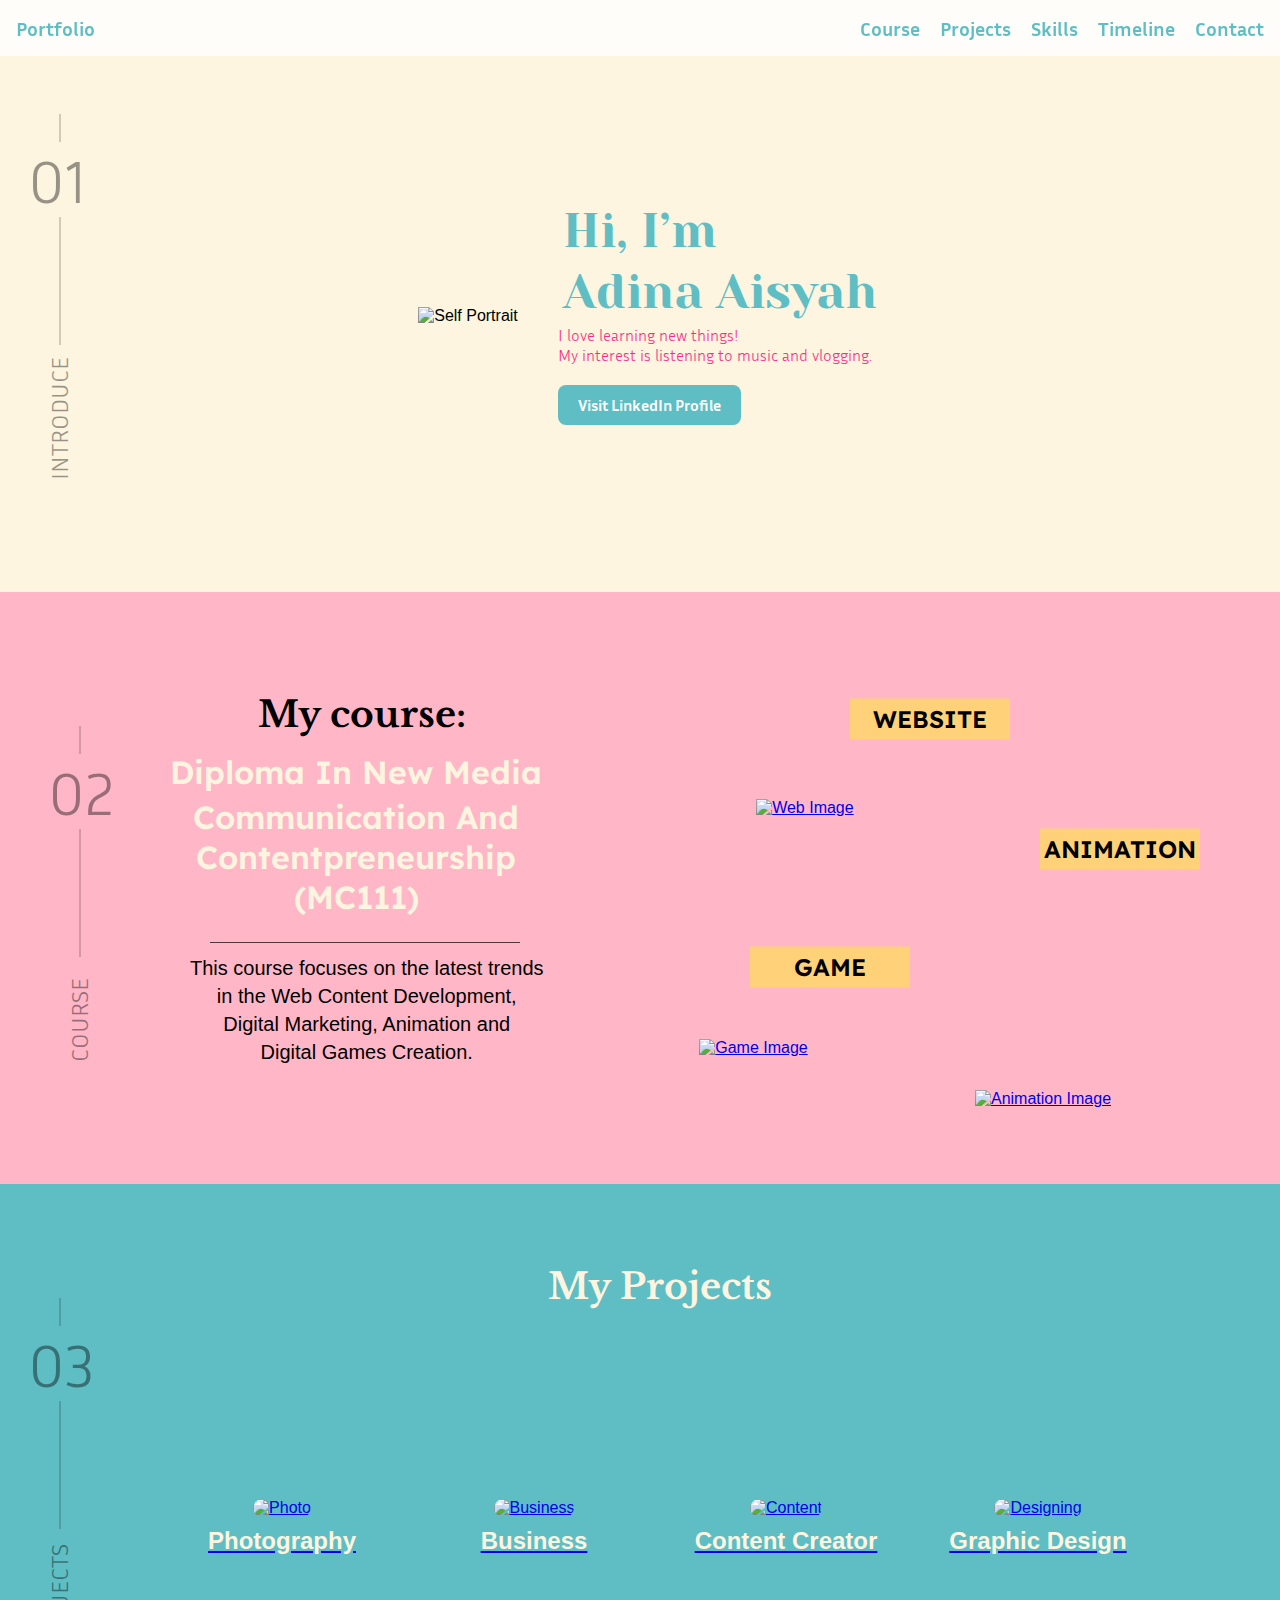
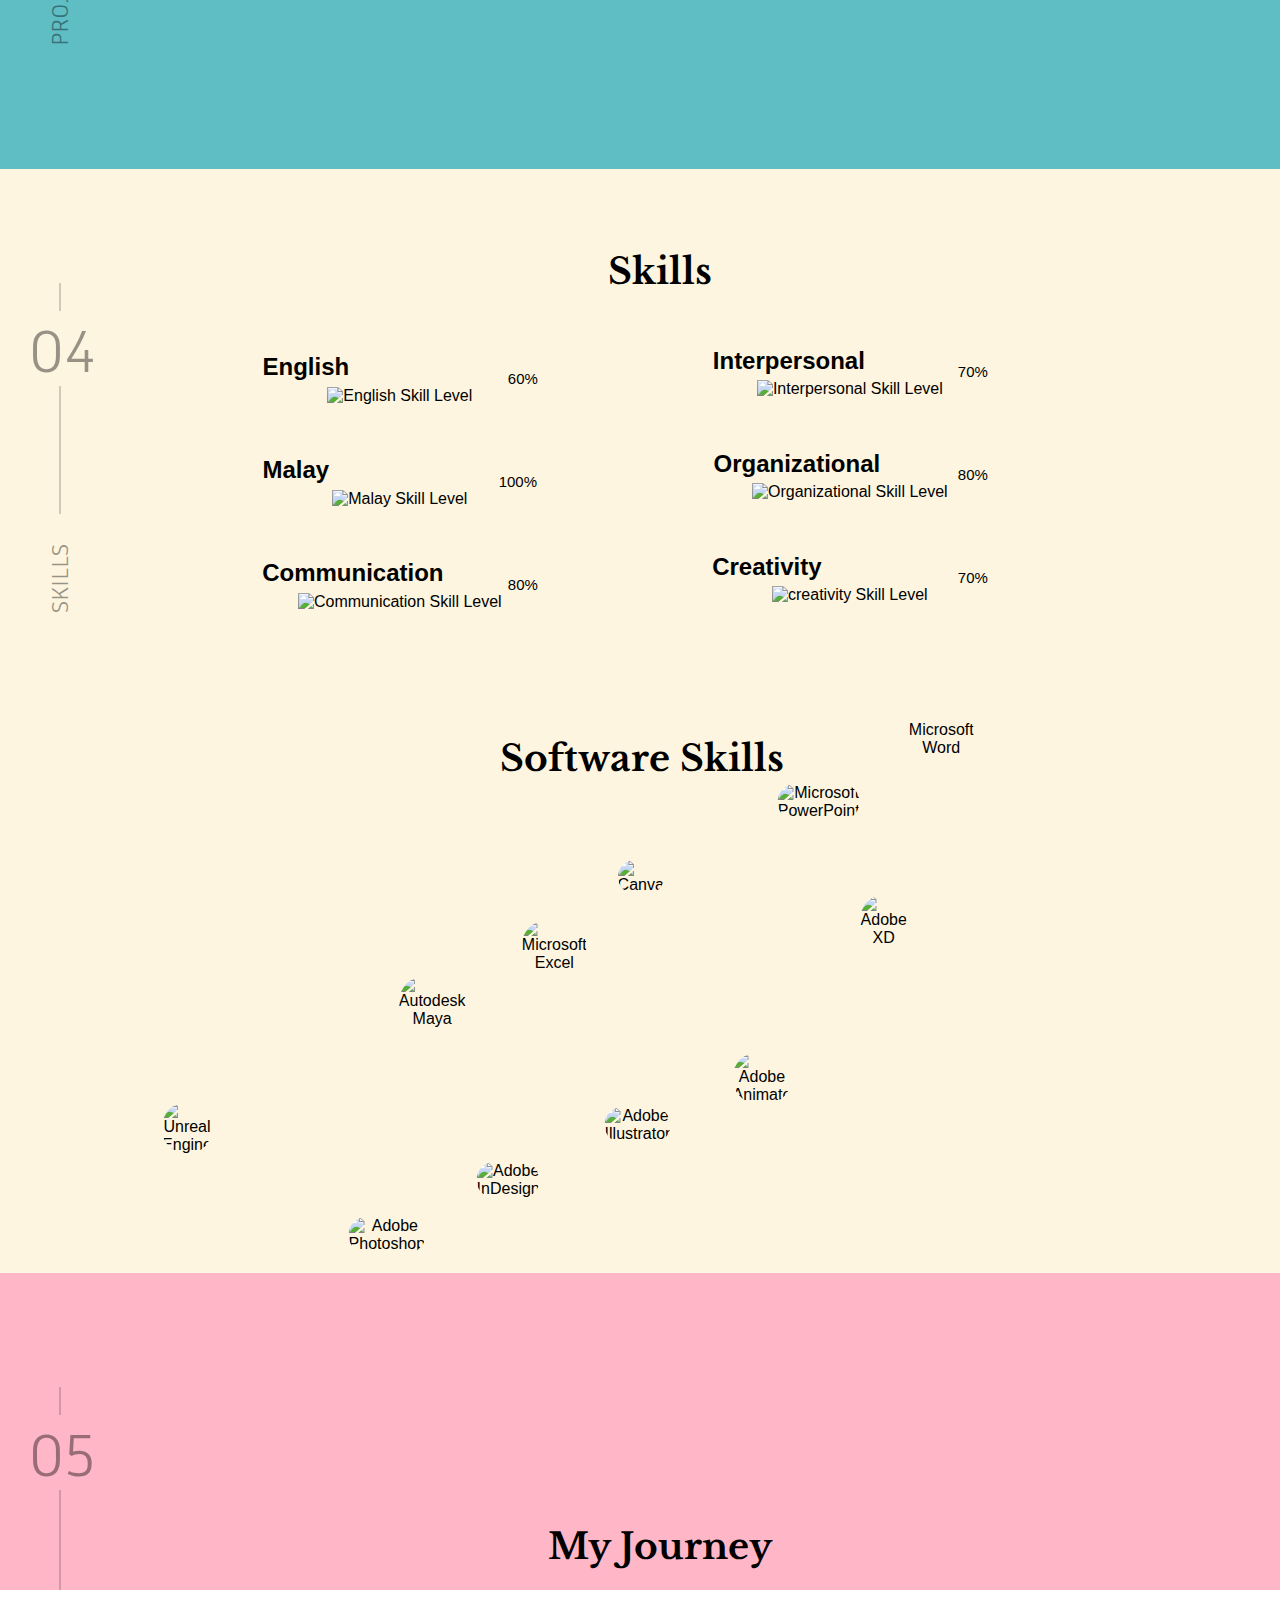
==== commit bcfb9dc9: "Add files via upload" ====
--- a/index.html
+++ b/index.html
@@ -39,7 +39,7 @@
                 </div>
             </div>
         <div class="image-container">
-            <img src="C:\Users\60124\OneDrive\Desktop\webweb\img\self.png" alt="Self Portrait">
+            <img src="C:\Users\60124\OneDrive\Desktop\portfolio\img\self.png" alt="Self Portrait">
         </div>
     </div>    
 
@@ -61,17 +61,17 @@
         <div class="image-link-container">
             <div class="image-container website-image">
                 <a href="website.html">
-                <img src="C:\Users\60124\OneDrive\Desktop\webweb\img\hmpg2.jpg" alt="Web Image">
+                <img src="C:\Users\60124\OneDrive\Desktop\portfolio\img\web\hmpg2.jpg" alt="Web Image">
                 </a>
             </div>
             <div class="image-container animation-image">
                 <a href="animate.html">
-                <img src="C:\Users\60124\OneDrive\Desktop\webweb\img\hmpg22.jpg" alt="Animation Image">
+                <img src="C:\Users\60124\OneDrive\Desktop\portfolio\img\animation\hmpg2.jpg" alt="Animation Image">
                 </a>
             </div>
             <div class="image-container game-image">
                 <a href="game.html">
-                <img src="C:\Users\60124\OneDrive\Desktop\webweb\img\hmpg23.jpg" alt="Game Image">
+                <img src="C:\Users\60124\OneDrive\Desktop\portfolio\img\game\hmpg2.jpg" alt="Game Image">
                 </a>
             </div>
         </div>
@@ -96,28 +96,28 @@
         <div class="image-link-container">
         <div class="image-box photo-image">
             <a href="photo.html">
-            <img src="C:\Users\60124\OneDrive\Desktop\webweb\img\hmpg31.jpg" alt="Photo">
+            <img src="C:/Users/60124/OneDrive/Desktop/portfolio/img/photo/hmpg3.jpg" alt="Photo">
             <div class="image-label">Photography</div>
             </a>
         </div>
 
         <div class="image-box bisnes-image">
             <a href="bisnes.html">
-            <img src="C:\Users\60124\OneDrive\Desktop\webweb\img\hmpg32.jpg" alt="Business">
+            <img src="C:/Users/60124/OneDrive/Desktop/portfolio/img/bisnes/hmpg3.jpg" alt="Business">
             <div class="image-label">Business</div>
             </a>
         </div>
 
         <div class="image-box content-image">
             <a href="content.html">
-            <img src="C:\Users\60124\OneDrive\Desktop\webweb\img\hmpg33.jpg" alt="Content">
+            <img src="C:/Users/60124/OneDrive/Desktop/portfolio/img/content/hmpg3.jpg" alt="Content">
             <div class="image-label">Content Creator</div>
             </a>
         </div>
 
         <div class="image-box design-image">
             <a href="graphic.html">
-            <img src="C:\Users\60124\OneDrive\Desktop\webweb\img\hmpg34.jpg" alt="Designing">
+            <img src="C:\Users\60124\OneDrive\Desktop\portfolio\img\design\hmpg3.jpg" alt="Designing">
             <div class="image-label">Graphic Design</div>
             </a>
         </div>
@@ -135,27 +135,27 @@
             <div class="skill-box">
                 <div class="eng-title">English</div> 
                 <div class="eng-level">60%</div>
-                <img src="C:\Users\60124\OneDrive\Desktop\webweb\img\60.jpg" alt="English Skill Level" class="eng-image">
+                <img src="C:/Users/60124/OneDrive/Desktop/portfolio/img/skills/english.jpg" alt="English Skill Level" class="eng-image">
             
                 <div class="mly-title">Malay</div> 
                 <div class="mly-level">100%</div>
-                <img src="C:\Users\60124\OneDrive\Desktop\webweb\img\100.jpg" alt="Malay Skill Level" class="mly-image">
+                <img src="C:\Users\60124\OneDrive\Desktop\portfolio\img\skills\malay.jpg" alt="Malay Skill Level" class="mly-image">
 
                 <div class="comm-title">Communication</div> 
                 <div class="comm-level">80%</div>
-                <img src="C:\Users\60124\OneDrive\Desktop\webweb\img\80.jpg" alt="Communication Skill Level" class="comm-image">
+                <img src="C:\Users\60124\OneDrive\Desktop\portfolio\img\skills\organizational.jpg" alt="Communication Skill Level" class="comm-image">
 
                 <div class="inter-title">Interpersonal</div> 
                 <div class="inter-level">70%</div>
-                <img src="C:\Users\60124\OneDrive\Desktop\webweb\img\70.jpg" alt="Interpersonal Skill Level" class="inter-image">
+                <img src="C:\Users\60124\OneDrive\Desktop\portfolio\img\skills\creativity.jpg" alt="Interpersonal Skill Level" class="inter-image">
 
                 <div class="org-title">Organizational</div> 
                 <div class="org-level">80%</div>
-                <img src="C:\Users\60124\OneDrive\Desktop\webweb\img\80.jpg" alt="Organizational Skill Level" class="org-image">
+                <img src="C:\Users\60124\OneDrive\Desktop\portfolio\img\skills\organizational.jpg" alt="Organizational Skill Level" class="org-image">
 
                 <div class="creativity-title">Creativity</div> 
                 <div class="creativity-level">70%</div>
-                <img src="C:\Users\60124\OneDrive\Desktop\webweb\img\70.jpg" alt="creativity Skill Level" class="creativity-image">
+                <img src="C:\Users\60124\OneDrive\Desktop\portfolio\img\skills\creativity.jpg" alt="creativity Skill Level" class="creativity-image">
             </div>
         </div>
     </div>
@@ -163,47 +163,47 @@
     <div id="layer5" class="layer layer5">
         <div class="soft-title">Software Skills</div>
         <div class="image-box ps-image">
-            <img src="C:\Users\60124\OneDrive\Desktop\webweb\img\skill1.jpg" alt="Adobe Photoshop">
+            <img src="C:\Users\60124\OneDrive\Desktop\portfolio\img\software\photoshop.jpg" alt="Adobe Photoshop">
         </div>
 
         <div class="image-box id-image">
-            <img src="C:\Users\60124\OneDrive\Desktop\webweb\img\skill2.jpg" alt="Adobe InDesign">
+            <img src="C:\Users\60124\OneDrive\Desktop\portfolio\img\software\indesign.jpg" alt="Adobe InDesign">
         </div>
 
         <div class="image-box ai-image">
-            <img src="C:\Users\60124\OneDrive\Desktop\webweb\img\skill3.jpg" alt="Adobe Illustrator">
+            <img src="C:\Users\60124\OneDrive\Desktop\portfolio\img\software\illustrator.jpg" alt="Adobe Illustrator">
         </div>
 
         <div class="image-box an-image">
-            <img src="C:\Users\60124\OneDrive\Desktop\webweb\img\skill4.jpg" alt="Adobe Animate">
+            <img src="C:\Users\60124\OneDrive\Desktop\portfolio\img\software\animate.jpg" alt="Adobe Animate">
         </div>
 
         <div class="image-box ue-image">
-            <img src="C:\Users\60124\OneDrive\Desktop\webweb\img\skill6.png" alt="Unreal Engine">
+            <img src="C:\Users\60124\OneDrive\Desktop\portfolio\img\software\unreal engine.png" alt="Unreal Engine">
         </div>
 
         <div class="image-box xd-image">
-            <img src="C:\Users\60124\OneDrive\Desktop\webweb\img\skill5.jpg" alt="Adobe XD">
+            <img src="C:\Users\60124\OneDrive\Desktop\portfolio\img\software\xd.jpg" alt="Adobe XD">
         </div>
 
         <div class="image-box my-image">
-            <img src="C:\Users\60124\OneDrive\Desktop\webweb\img\skill7.png" alt="Autodesk Maya">
+            <img src="C:\Users\60124\OneDrive\Desktop\portfolio\img\software\autodesk-maya-logo-F485ED50BF-seeklogo.com.png" alt="Autodesk Maya">
         </div>
 
         <div class="image-box excel-image">
-            <img src="C:\Users\60124\OneDrive\Desktop\webweb\img\skill8.png" alt="Microsoft Excel">
+            <img src="C:\Users\60124\OneDrive\Desktop\portfolio\img\software\excell.png" alt="Microsoft Excel">
         </div>
 
         <div class="image-box canva-image">
-            <img src="C:\Users\60124\OneDrive\Desktop\webweb\img\skill9.png" alt="Canva">
+            <img src="C:\Users\60124\OneDrive\Desktop\portfolio\img\software\canva-logo-symbol-free-png-images.png" alt="Canva">
         </div>
 
         <div class="image-box pp-image">
-            <img src="C:\Users\60124\OneDrive\Desktop\webweb\img\skill10.png" alt="Microsoft PowerPoint">
+            <img src="C:\Users\60124\OneDrive\Desktop\portfolio\img\software\powerpoint-logo-300x300.png" alt="Microsoft PowerPoint">
         </div>
 
         <div class="image-box words-image">
-            <img src="C:\Users\60124\OneDrive\Desktop\webweb\img\skill11.jpg" alt="Microsoft Word">
+            <img src="C:\Users\60124\OneDrive\Desktop\portfolio\img\software\logo-word.png" alt="Microsoft Word">
         </div>
     </div>
 
@@ -214,18 +214,18 @@
             <div class="timeline">TIMELINE</div>
         <div class="tl-title">My Journey</div>
         <div class="image-box tl-image">
-            <img src="C:\Users\60124\OneDrive\Desktop\webweb\img\timeline.png" alt="timeline">
+            <img src="C:\Users\60124\OneDrive\Desktop\portfolio\img\timeline.png" alt="timeline">
         </div>
     </div>
 
     <div id="layer7" class="layer layer7">
         <div class="contact-title">Copyright © 2024 by dina5rose</div>
         <div class="contact-links">
-            <a href="https://www.instagram.com/dina5rose/?hl=en" target="_blank"><img src="C:\Users\60124\OneDrive\Desktop\webweb\img\logo1.png" alt="Instagram"></a>
-            <a href="https://www.youtube.com/channel/UCmJT1OQiHPHBzbX_RKLlc6g" target="_blank"><img src="C:\Users\60124\OneDrive\Desktop\webweb\img\logo2.png" alt="YouTube"></a>
-            <a href="https://www.tiktok.com/@deeennarrrr" target="_blank"><img src="C:\Users\60124\OneDrive\Desktop\webweb\img\logo3.png" alt="TikTok"></a>
-            <a href="https://cl.gy/LZefM" target="_blank"><img src="C:\Users\60124\OneDrive\Desktop\webweb\img\logo4.png" alt="Email"></a>
-            <a href="https://wa.link/ti13yo" target="_blank"><img src="C:\Users\60124\OneDrive\Desktop\webweb\img\logo5.png" alt="WhatsApp"></a>
+            <a href="https://www.instagram.com/dina5rose/?hl=en" target="_blank"><img src="C:/Users/60124/OneDrive/Desktop/portfolio/img/logo/ig.png" alt="Instagram"></a>
+            <a href="https://www.youtube.com/channel/UCmJT1OQiHPHBzbX_RKLlc6g" target="_blank"><img src="C:/Users/60124/OneDrive/Desktop/portfolio/img/logo/yt.png" alt="YouTube"></a>
+            <a href="https://www.tiktok.com/@deeennarrrr" target="_blank"><img src="C:\Users\60124\OneDrive\Desktop\portfolio\img\logo\tiktok2.png" alt="TikTok"></a>
+            <a href="https://cl.gy/LZefM" target="_blank"><img src="C:/Users/60124/OneDrive/Desktop/portfolio/img/logo/email.png" alt="Email"></a>
+            <a href="https://wa.link/ti13yo" target="_blank"><img src="C:/Users/60124/OneDrive/Desktop/portfolio/img/logo/whatsapp.png" alt="WhatsApp"></a>
         </div>
     </div>
 </body>
--- a/style.css
+++ b/style.css
@@ -1,4 +1,5 @@
- @import url('https://fonts.googleapis.com/css2?family=Inria+Sans:wght@300;700&family=Yeseva+One&family=Libre+Baskerville:wght@700&family=Lexend+Deca:wght@600&display=swap');
+
+        @import url('https://fonts.googleapis.com/css2?family=Inria+Sans:wght@300;700&family=Yeseva+One&family=Libre+Baskerville:wght@700&family=Lexend+Deca:wght@600&display=swap');
 
         body, html {
             margin: 0;
@@ -908,850 +909,4 @@
             height: 25px; /* Adjust size as needed */
         }
 
-body {
-    font-family: Arial, sans-serif;
-    background-color: #f0f0f0;
-    margin: 0;
-    padding: 0;
-    display: flex;
-    flex-direction: column;
-    align-items: center;
-}
-
-.nav-container {
-    position: fixed;
-    width: 100%;
-    z-index: 1000;
-    background-color: rgba(255, 255, 255, 0.8); /* Semi-transparent background for nav */
-}
-
-nav {
-    background-color: transparent;
-    padding: 1rem;
-    display: flex;
-    justify-content: space-between;
-    align-items: center;
-    font-family: 'Inria Sans', sans-serif;
-    font-weight: bold;
-    font-size: 20px;
-}
-
-nav .left {
-    display: flex;
-    align-items: center;
-}
-
-nav .right {
-    display: flex;
-    align-items: center;
-}
-
-nav ul {
-    list-style-type: none;
-    margin: 0;
-    padding: 0;
-    display: flex;
-}
-
-nav ul li {
-    margin-left: 20px;
-}
-
-nav ul li a, nav .left a {
-    color: #5EBEC4;
-    text-decoration: none;
-}
-
-.web-title {
-    color: #000000;
-    font-family: 'Libre Baskerville', serif;
-    font-weight: bold;
-    font-size: 36px;
-    margin-bottom: 20px;
-    position: absolute;
-    text-align: center;
-    top: 80px; /* Adjusted top position */
-    left: center; /* Adjusted left position */
-}
-
-.portfolio-item {
-    margin: 20px;
-    display: inline-block;
-    border: 1px solid #ccc;
-    overflow: hidden;
-    box-shadow: 0 4px 8px rgba(0, 0, 0, 0.1);
-    position: relative;
-}
-
-.portfolio-item img {
-    display: block;
-    width: 100%;
-    height: auto;
-    transition: transform 0.3s ease;
-}
-
-.portfolio-item a {
-    text-decoration: none;
-    color: inherit;
-    display: block;
-    position: relative;
-}
-
-.xd-image {
-    top: 130px; /* Adjust top position for the web image */
-    left: -5%; /* Center horizontally */
-    width: 430px;
-    height: auto;
-    transform: translateX(-50%);
-    position: relative;
-}
-
-.cotton-image {
-    top: -175px; /* Adjust top position for the web image */
-    left: 45%; /* Center horizontally */
-    width: 600px;
-    height: auto;
-    transform: translateX(-50%);
-    position: relative;
-}
-
-.image-label {
-    margin-top: 10px; /* Adjust spacing between image and label */
-    font-size: 15px;
-    font-weight: 600;
-    color: #000000;
-    text-decoration: none; /* Remove underline */
-    text-align: center;
-}
-
-        body {
-            font-family: Arial, sans-serif;
-            background-color: #f0f0f0;
-            margin: 0;
-            padding: 0;
-            display: flex;
-            flex-direction: column;
-            align-items: center;
-        }
-
-        .nav-container {
-            position: relative;
-            left: auto;
-            width: 100%;
-            z-index: 1000;
-            background-color: rgba(255, 255, 255, 0.8); /* Semi-transparent background for nav */
-        }
-
-        nav {
-            background-color: transparent;
-            padding: 1rem;
-            display: flex;
-            justify-content: space-between;
-            align-items: center;
-            font-family: 'Inria Sans', sans-serif;
-            font-weight: bold;
-            font-size: 20px;
-        }
-
-        nav .left {
-            display: flex;
-            align-items: center;
-        }
-
-        nav .right {
-            display: flex;
-            align-items: center;
-        }
-
-        nav ul {
-            list-style-type: none;
-            margin: 0;
-            padding: 0;
-            display: flex;
-        }
-
-        nav ul li {
-            margin-left: 20px;
-        }
-
-        nav ul li a, nav .left a {
-            color: #5EBEC4;
-            text-decoration: none;
-        }
-
-        .animate-title {
-            color: #000000;
-            font-family: 'Libre Baskerville', serif;
-            font-weight: bold;
-            font-size: 36px;
-            margin-bottom: 20px;
-            position: absolute;
-            text-align: center;
-            top: 80px; /* Adjusted top position */
-            left: center; /* Adjusted left position */
-        }
-
-        .portfolio-item {
-            margin: 20px;
-            display: inline-block;
-            border: 1px solid #ccc;
-            overflow: hidden;
-            box-shadow: 0 4px 8px rgba(0, 0, 0, 0.1);
-            border-radius: 0; /* Remove rounded corners */
-        }
-
-        .portfolio-item img {
-            display: block;
-            width: 100%; /* Ensure the image fills its container */
-            height: auto; /* Maintain aspect ratio */
-        }
-
-        .image-label {
-            margin-top: 10px; /* Adjust spacing between image and label */
-            font-size: 18px;
-            font-weight: 600;
-            color: #000000;
-            text-decoration: none; /* Remove underline */
-            text-align: center;
-        }
-
-        .d-image {
-           top: -410px; /* Adjust top position for the web image */
-           left: 40%; /* Center horizontally */
-           width: 430px;
-           height: auto;
-           transform: translateX(-50%);
-           position: relative;
-        }
-
-        .face-image {
-           top: -180px; /* Adjust top position for the web image */
-           left: -5%; /* Center horizontally */
-           width: 430px;
-           height: auto;
-           transform: translateX(-50%);
-           position: relative;
-        }
-
-        .video-container {
-            position: relative;
-            width: 100%;
-            max-width: 800px; /* Adjust max-width as needed */
-        }
-
-        .video-container video {
-            width: 100%;
-            height: auto;
-        }
-
-        .tele-video {
-           top: 120px; /* Adjust top position for the web image */
-           left: -5%; /* Center horizontally */
-           width: 430px;
-           height: auto;
-           transform: translateX(-50%);
-           position: relative;
-        }
-
-        .walk-video {
-           top: -175px; /* Adjust top position for the web image */
-           left: 40%; /* Center horizontally */
-           width: 430px;
-           height: auto;
-           transform: translateX(-50%);
-           position: relative;
-        }
-
-        body {
-            font-family: Arial, sans-serif;
-            background-color: #f0f0f0;
-            margin: 0;
-            padding: 0;
-            display: flex;
-            flex-direction: column;
-            align-items: center;
-        }
-
-        .nav-container {
-            position: fixed;
-            width: 100%;
-            z-index: 1000;
-            background-color: rgba(255, 255, 255, 0.8); /* Semi-transparent background for nav */
-        }
-
-        nav {
-            background-color: transparent;
-            padding: 1rem;
-            display: flex;
-            justify-content: space-between;
-            align-items: center;
-            font-family: 'Inria Sans', sans-serif;
-            font-weight: bold;
-            font-size: 20px;
-        }
-
-        nav .left {
-            display: flex;
-            align-items: center;
-        }
-
-        nav .right {
-            display: flex;
-            align-items: center;
-        }
-
-        nav ul {
-            list-style-type: none;
-            margin: 0;
-            padding: 0;
-            display: flex;
-        }
-
-        nav ul li {
-            margin-left: 20px;
-        }
-
-        nav ul li a, nav .left a {
-            color: #5EBEC4;
-            text-decoration: none;
-        }
-
-        .game-title {
-            color: #000000;
-            font-family: 'Libre Baskerville', serif;
-            font-weight: bold;
-            font-size: 36px;
-            margin-bottom: 20px;
-            position: absolute;
-            text-align: center;
-            top: 80px; /* Adjusted top position */
-            left: center; /* Adjusted left position */
-        }
-
-        .portfolio-item {
-            margin: 20px;
-            display: inline-block;
-            border: 1px solid #ccc;
-            overflow: hidden;
-            box-shadow: 0 4px 8px rgba(0, 0, 0, 0.1);
-            border-radius: 0; /* Remove rounded corners */
-        }
-
-        .portfolio-item img {
-            display: block;
-            width: 100%; /* Ensure the image fills its container */
-            height: auto; /* Maintain aspect ratio */
-        }
-
-        .image-label {
-            margin-top: 10px; /* Adjust spacing between image and label */
-            font-size: 18px;
-            font-weight: 600;
-            color: #000000;
-            text-decoration: none; /* Remove underline */
-            text-align: center;
-        }
-
-        .ares-image {
-           top: 130px; /* Adjust top position for the web image */
-           left: 18%; /* Center horizontally */
-           width: 430px;
-           height: auto;
-           transform: translateX(-50%);
-           position: relative;
-        }
-    
-        body {
-            font-family: Arial, sans-serif;
-            background-color: #f0f0f0;
-            margin: 0;
-            padding: 0;
-            display: flex;
-            flex-direction: column;
-            align-items: center;
-        }
-
-        .nav-container {
-            position: fixed;
-            width: 100%;
-            z-index: 1000;
-            background-color: rgba(255, 255, 255, 0.8); /* Semi-transparent background for nav */
-        }
-
-        nav {
-            background-color: transparent;
-            padding: 1rem;
-            display: flex;
-            justify-content: space-between;
-            align-items: center;
-            font-family: 'Inria Sans', sans-serif;
-            font-weight: bold;
-            font-size: 20px;
-        }
-
-        nav .left {
-            display: flex;
-            align-items: center;
-        }
-
-        nav .right {
-            display: flex;
-            align-items: center;
-        }
-
-        nav ul {
-            list-style-type: none;
-            margin: 0;
-            padding: 0;
-            display: flex;
-        }
-
-        nav ul li {
-            margin-left: 20px;
-        }
-
-        nav ul li a, nav .left a {
-            color: #5EBEC4;
-            text-decoration: none;
-        }
-
-        .photo-title {
-            color: #000000;
-            font-family: 'Libre Baskerville', serif;
-            font-weight: bold;
-            font-size: 36px;
-            margin-bottom: 20px;
-            position: absolute;
-            text-align: center;
-            top: 80px; /* Adjusted top position */
-            left: center; /* Adjusted left position */
-        }
-
-        .portfolio-item {
-            margin: 20px;
-            display: inline-block;
-            border: 1px solid #ccc;
-            overflow: hidden;
-            box-shadow: 0 4px 8px rgba(0, 0, 0, 0.1);
-            border-radius: 0; /* Remove rounded corners */
-        }
-
-        .portfolio-item img {
-            display: block;
-            width: 100%; /* Ensure the image fills its container */
-            height: auto; /* Maintain aspect ratio */
-        }
-
-        .image-label {
-            margin-top: 10px; /* Adjust spacing between image and label */
-            font-size: 18px;
-            font-weight: 600;
-            color: #000000;
-            text-decoration: none; /* Remove underline */
-            text-align: center;
-        }
-
-        .framing-image {
-           top: 133px; /* Adjust top position for the web image */
-           left:-15%; /* Center horizontally */
-           width: 350px;
-           height: auto;
-           transform: translateX(-50%);
-           position: relative;
-        }
-
-        .leading-image {
-           top: -410px; /* Adjust top position for the web image */
-           left: 15%; /* Center horizontally */
-           width: 350px;
-           height: auto;
-           transform: translateX(-50%);
-           position: relative;
-        }
-
-        .isolating-image {
-           top: -943px; /* Adjust top position for the web image */
-           left: 45%; /* Center horizontally */
-           width: 350px;
-           height: auto;
-           transform: translateX(-50%);
-           position: relative;
-        }
-
-        body {
-            font-family: Arial, sans-serif;
-            background-color: #f0f0f0;
-            margin: 0;
-            padding: 0;
-            display: flex;
-            flex-direction: column;
-            align-items: center;
-        }
-
-        .nav-container {
-            position: fixed;
-            width: 100%;
-            z-index: 1000;
-            background-color: rgba(255, 255, 255, 0.8); /* Semi-transparent background for nav */
-        }
-
-        nav {
-            background-color: transparent;
-            padding: 1rem;
-            display: flex;
-            justify-content: space-between;
-            align-items: center;
-            font-family: 'Inria Sans', sans-serif;
-            font-weight: bold;
-            font-size: 20px;
-        }
-
-        nav .left {
-            display: flex;
-            align-items: center;
-        }
-
-        nav .right {
-            display: flex;
-            align-items: center;
-        }
-
-        nav ul {
-            list-style-type: none;
-            margin: 0;
-            padding: 0;
-            display: flex;
-        }
-
-        nav ul li {
-            margin-left: 20px;
-        }
-
-        nav ul li a, nav .left a {
-            color: #5EBEC4;
-            text-decoration: none;
-        }
-
-        .bisnes-title {
-            color: #000000;
-            font-family: 'Libre Baskerville', serif;
-            font-weight: bold;
-            font-size: 36px;
-            margin-bottom: 20px;
-            position: absolute;
-            text-align: center;
-            top: 80px; /* Adjusted top position */
-            left: center; /* Adjusted left position */
-        }
-
-        .portfolio-item {
-            margin: 20px;
-            display: inline-block;
-            border: 1px solid #ccc;
-            overflow: hidden;
-            box-shadow: 0 4px 8px rgba(0, 0, 0, 0.1);
-            border-radius: 0; /* Remove rounded corners */
-        }
-
-        .portfolio-item img {
-            display: block;
-            width: 100%; /* Ensure the image fills its container */
-            height: auto; /* Maintain aspect ratio */
-        }
-
-        .image-label {
-            margin-top: 10px; /* Adjust spacing between image and label */
-            font-size: 18px;
-            font-weight: 600;
-            color: #000000;
-            text-decoration: none; /* Remove underline */
-            text-align: center;
-        }
-
-        .sticker-image {
-           top: 115px; /* Adjust top position for the web image */
-           left: -3%; /* Center horizontally */
-           width: 350px;
-           height: auto;
-           transform: translateX(-50%);
-           position: relative;
-        }
-
-        .packaging-image {
-           top: -310px; /* Adjust top position for the web image */
-           left: 30%; /* Center horizontally */
-           width: 350px;
-           height: auto;
-           transform: translateX(-50%);
-           position: relative;
-        }
-
-        .story-image {
-           top: -420px; /* Adjust top position for the web image */
-           left: -3%; /* Center horizontally */
-           width: 350px;
-           height: auto;
-           transform: translateX(-50%);
-           position: relative;
-        }
-
-        .status-image {
-           top: -1040px; /* Adjust top position for the web image */
-           left: 30%; /* Center horizontally */
-           width: 350px;
-           height: auto;
-           transform: translateX(-50%);
-           position: relative;
-        }
-
-        .review1-image {
-           top: -1085px; /* Adjust top position for the web image */
-           left: -3%; /* Center horizontally */
-           width: 350px;
-           height: auto;
-           transform: translateX(-50%);
-           position: relative;
-        }
-
-        .review2-image {
-           top: -1180px; /* Adjust top position for the web image */
-           left: 30%; /* Center horizontally */
-           width: 350px;
-           height: auto;
-           transform: translateX(-50%);
-           position: relative;
-        }
-
-        body {
-            font-family: Arial, sans-serif;
-            background-color: #f0f0f0;
-            margin: 0;
-            padding: 0;
-            display: flex;
-            flex-direction: column;
-            align-items: center;
-        }
-
-        .nav-container {
-            position: fixed;
-            width: 100%;
-            z-index: 1000;
-            background-color: rgba(255, 255, 255, 0.8); /* Semi-transparent background for nav */
-        }
-
-        nav {
-            background-color: transparent;
-            padding: 1rem;
-            display: flex;
-            justify-content: space-between;
-            align-items: center;
-            font-family: 'Inria Sans', sans-serif;
-            font-weight: bold;
-            font-size: 20px;
-        }
-
-        nav .left {
-            display: flex;
-            align-items: center;
-        }
-
-        nav .right {
-            display: flex;
-            align-items: center;
-        }
-
-        nav ul {
-            list-style-type: none;
-            margin: 0;
-            padding: 0;
-            display: flex;
-        }
-
-        nav ul li {
-            margin-left: 20px;
-        }
-
-        nav ul li a, nav .left a {
-            color: #5EBEC4;
-            text-decoration: none;
-        }
-
-        .content-title {
-            color: #000000;
-            font-family: 'Libre Baskerville', serif;
-            font-weight: bold;
-            font-size: 36px;
-            margin-bottom: 20px;
-            position: absolute;
-            text-align: center;
-            top: 80px; /* Adjusted top position */
-            left: center; /* Adjusted left position */
-        }
-
-        .portfolio-item {
-            margin: 20px;
-            display: inline-block;
-            border: 1px solid #ccc;
-            overflow: hidden;
-            box-shadow: 0 4px 8px rgba(0, 0, 0, 0.1);
-            border-radius: 0; /* Remove rounded corners */
-        }
-
-        .portfolio-item img {
-            display: block;
-            width: 100%; /* Ensure the image fills its container */
-            height: auto; /* Maintain aspect ratio */
-        }
-
-        .image-label {
-            margin-top: 10px; /* Adjust spacing between image and label */
-            font-size: 18px;
-            font-weight: 600;
-            color: #000000;
-            text-decoration: none; /* Remove underline */
-            text-align: center;
-        }
-
-        .tt-image {
-           top: 120px; /* Adjust top position for the web image */
-           left: -18%; /* Center horizontally */
-           width: 350px;
-           height: auto;
-           transform: translateX(-50%);
-           position: relative;
-        }
-
-        .tt2-image {
-           top: -734px; /* Adjust top position for the web image */
-           left: 14%; /* Center horizontally */
-           width: 350px;
-           height: auto;
-           transform: translateX(-50%);
-           position: relative;
-        }
-
-        .ig-image {
-           top: -1586px; /* Adjust top position for the web image */
-           left: 46%; /* Center horizontally */
-           width: 350px;
-           height: auto;
-           transform: translateX(-50%);
-           position: relative;
-        }
-
-        body {
-            font-family: Arial, sans-serif;
-            background-color: #f0f0f0;
-            margin: 0;
-            padding: 0;
-            display: flex;
-            flex-direction: column;
-            align-items: center;
-        }
-
-        .nav-container {
-            position: fixed;
-            width: 100%;
-            z-index: 1000;
-            background-color: rgba(255, 255, 255, 0.8); /* Semi-transparent background for nav */
-        }
-
-        nav {
-            background-color: transparent;
-            padding: 1rem;
-            display: flex;
-            justify-content: space-between;
-            align-items: center;
-            font-family: 'Inria Sans', sans-serif;
-            font-weight: bold;
-            font-size: 20px;
-        }
-
-        nav .left {
-            display: flex;
-            align-items: center;
-        }
-
-        nav .right {
-            display: flex;
-            align-items: center;
-        }
-
-        nav ul {
-            list-style-type: none;
-            margin: 0;
-            padding: 0;
-            display: flex;
-        }
-
-        nav ul li {
-            margin-left: 20px;
-        }
-
-        nav ul li a, nav .left a {
-            color: #5EBEC4;
-            text-decoration: none;
-        }
-
-        .graphic-title {
-            color: #000000;
-            font-family: 'Libre Baskerville', serif;
-            font-weight: bold;
-            font-size: 36px;
-            margin-bottom: 20px;
-            position: absolute;
-            text-align: center;
-            top: 80px; /* Adjusted top position */
-            left: center; /* Adjusted left position */
-        }
-
-        .portfolio-item {
-            margin: 20px;
-            display: inline-block;
-            border: 1px solid #ccc;
-            overflow: hidden;
-            box-shadow: 0 4px 8px rgba(0, 0, 0, 0.1);
-            border-radius: 0; /* Remove rounded corners */
-        }
-
-        .portfolio-item img {
-            display: block;
-            width: 100%; /* Ensure the image fills its container */
-            height: auto; /* Maintain aspect ratio */
-        }
-
-        .image-label {
-            margin-top: 10px; /* Adjust spacing between image and label */
-            font-size: 18px;
-            font-weight: 600;
-            color: #000000;
-            text-decoration: none; /* Remove underline */
-            text-align: center;
-        }
-
-        .stop-image {
-           top: 120px; /* Adjust top position for the web image */
-           left: -18%; /* Center horizontally */
-           width: 350px;
-           height: auto;
-           transform: translateX(-50%);
-           position: relative;
-        }
-
-        .komugi-image {
-           top: -480px; /* Adjust top position for the web image */
-           left: 14%; /* Center horizontally */
-           width: 350px;
-           height: auto;
-           transform: translateX(-50%);
-           position: relative;
-        }
-
-        .twister-image {
-           top: -955px; /* Adjust top position for the web image */
-           left: 46%; /* Center horizontally */
-           width: 350px;
-           height: auto;
-           transform: translateX(-50%);
-           position: relative;
-        }
+ 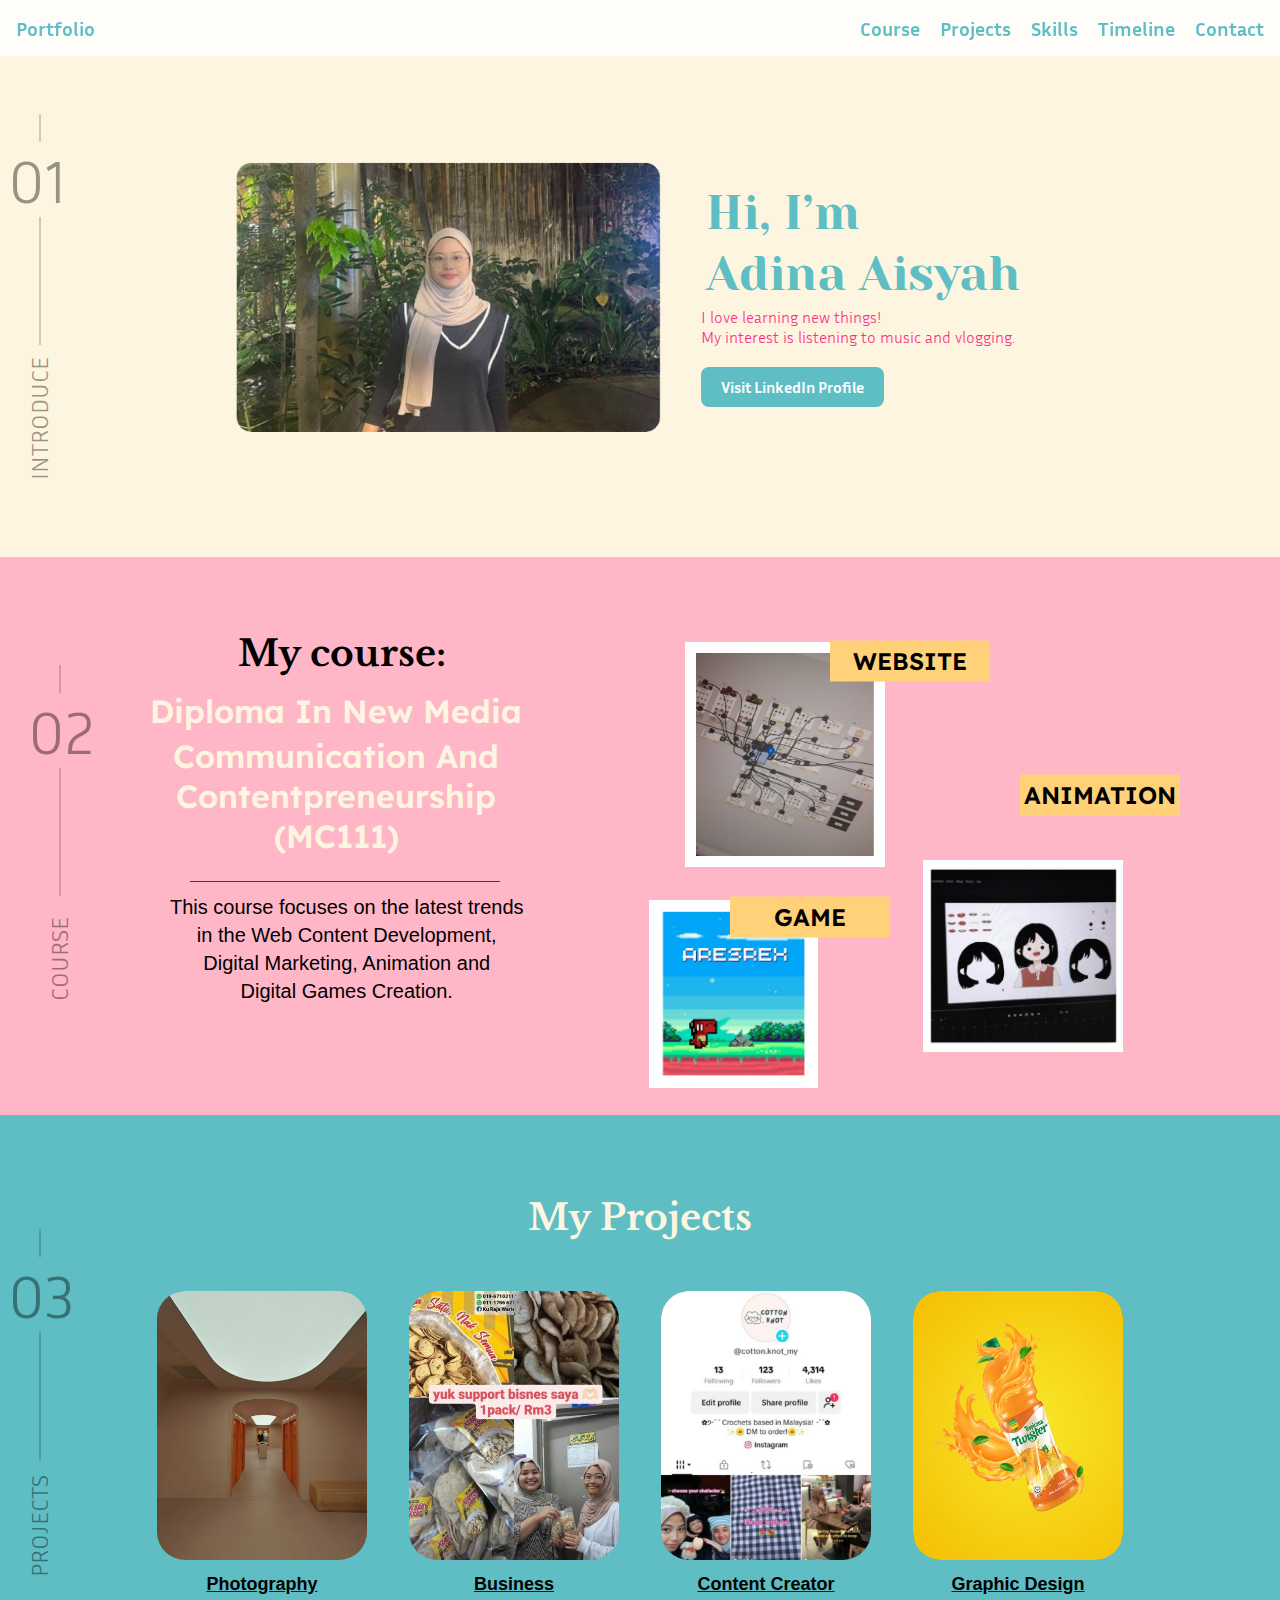
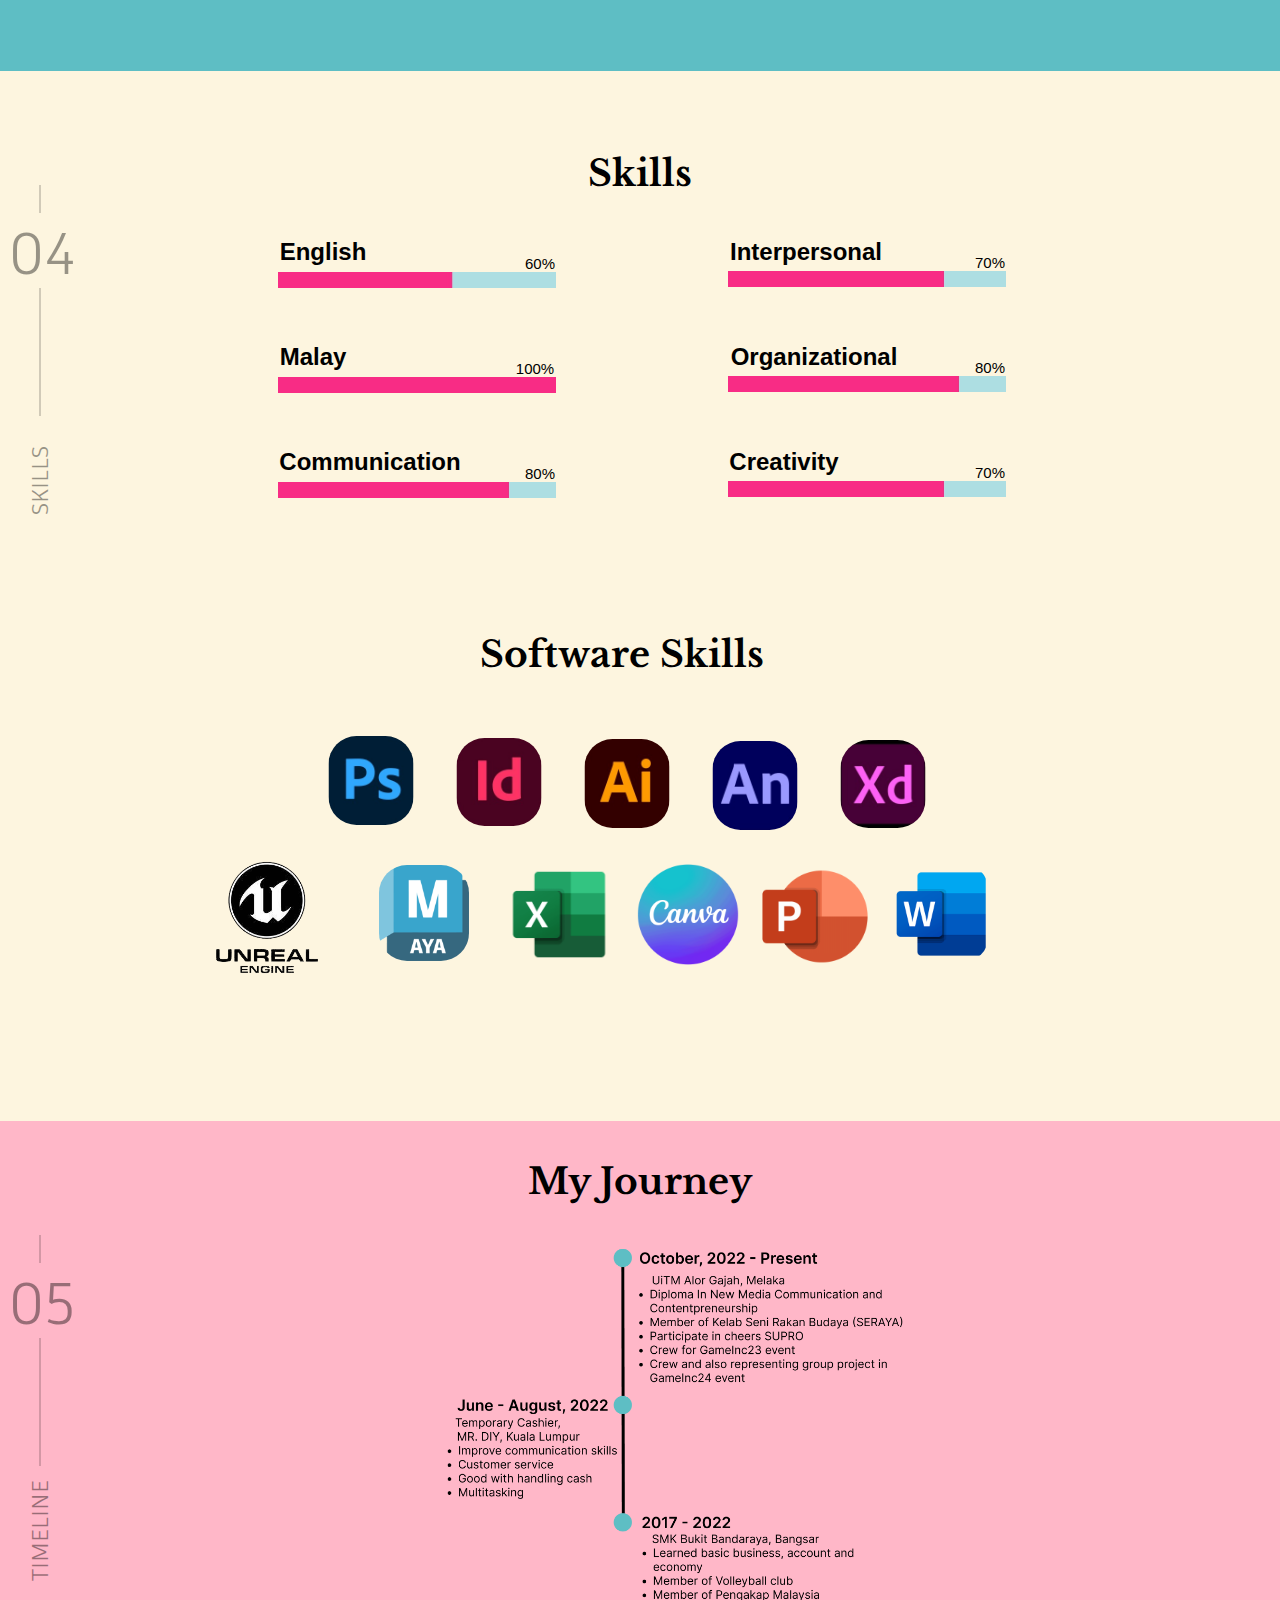
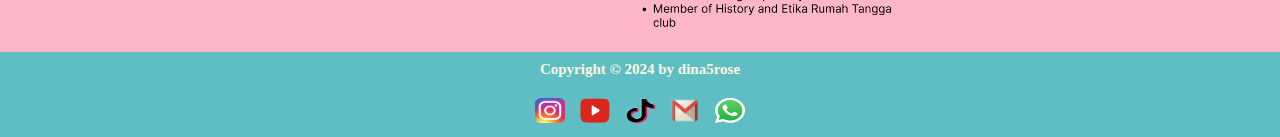
==== commit 16eadbe9: "Add files via upload" ====
--- a/index.html
+++ b/index.html
@@ -39,7 +39,7 @@
                 </div>
             </div>
         <div class="image-container">
-            <img src="C:\Users\60124\OneDrive\Desktop\portfolio\img\self.png" alt="Self Portrait">
+            <img src="img/self.png" alt="Self Portrait">
         </div>
     </div>    
 
@@ -61,17 +61,17 @@
         <div class="image-link-container">
             <div class="image-container website-image">
                 <a href="website.html">
-                <img src="C:\Users\60124\OneDrive\Desktop\portfolio\img\web\hmpg2.jpg" alt="Web Image">
+                <img src="img/hmpg2.jpg" alt="Web Image">
                 </a>
             </div>
             <div class="image-container animation-image">
-                <a href="animate.html">
-                <img src="C:\Users\60124\OneDrive\Desktop\portfolio\img\animation\hmpg2.jpg" alt="Animation Image">
+                <a href="animation.html">
+                <img src="img/hmpg22.jpg" alt="Animation Image">
                 </a>
             </div>
             <div class="image-container game-image">
                 <a href="game.html">
-                <img src="C:\Users\60124\OneDrive\Desktop\portfolio\img\game\hmpg2.jpg" alt="Game Image">
+                <img src="img/hmpg23.jpg" alt="Game Image">
                 </a>
             </div>
         </div>
@@ -96,28 +96,28 @@
         <div class="image-link-container">
         <div class="image-box photo-image">
             <a href="photo.html">
-            <img src="C:/Users/60124/OneDrive/Desktop/portfolio/img/photo/hmpg3.jpg" alt="Photo">
+            <img src="img/hmpg31.jpg" alt="Photo">
             <div class="image-label">Photography</div>
             </a>
         </div>
 
         <div class="image-box bisnes-image">
-            <a href="bisnes.html">
-            <img src="C:/Users/60124/OneDrive/Desktop/portfolio/img/bisnes/hmpg3.jpg" alt="Business">
+            <a href="business.html">
+            <img src="img/hmpg32.jpg" alt="Business">
             <div class="image-label">Business</div>
             </a>
         </div>
 
         <div class="image-box content-image">
             <a href="content.html">
-            <img src="C:/Users/60124/OneDrive/Desktop/portfolio/img/content/hmpg3.jpg" alt="Content">
+            <img src="img/hmpg33.jpg" alt="Content">
             <div class="image-label">Content Creator</div>
             </a>
         </div>
 
         <div class="image-box design-image">
             <a href="graphic.html">
-            <img src="C:\Users\60124\OneDrive\Desktop\portfolio\img\design\hmpg3.jpg" alt="Designing">
+            <img src="img/hmpg34.jpg" alt="Designing">
             <div class="image-label">Graphic Design</div>
             </a>
         </div>
@@ -135,27 +135,27 @@
             <div class="skill-box">
                 <div class="eng-title">English</div> 
                 <div class="eng-level">60%</div>
-                <img src="C:/Users/60124/OneDrive/Desktop/portfolio/img/skills/english.jpg" alt="English Skill Level" class="eng-image">
+                <img src="img/60.jpg" alt="English Skill Level" class="eng-image">
             
                 <div class="mly-title">Malay</div> 
                 <div class="mly-level">100%</div>
-                <img src="C:\Users\60124\OneDrive\Desktop\portfolio\img\skills\malay.jpg" alt="Malay Skill Level" class="mly-image">
+                <img src="img/100.jpg" alt="Malay Skill Level" class="mly-image">
 
                 <div class="comm-title">Communication</div> 
                 <div class="comm-level">80%</div>
-                <img src="C:\Users\60124\OneDrive\Desktop\portfolio\img\skills\organizational.jpg" alt="Communication Skill Level" class="comm-image">
+                <img src="img/80.jpg" alt="Communication Skill Level" class="comm-image">
 
                 <div class="inter-title">Interpersonal</div> 
                 <div class="inter-level">70%</div>
-                <img src="C:\Users\60124\OneDrive\Desktop\portfolio\img\skills\creativity.jpg" alt="Interpersonal Skill Level" class="inter-image">
+                <img src="img/70.jpg" alt="Interpersonal Skill Level" class="inter-image">
 
                 <div class="org-title">Organizational</div> 
                 <div class="org-level">80%</div>
-                <img src="C:\Users\60124\OneDrive\Desktop\portfolio\img\skills\organizational.jpg" alt="Organizational Skill Level" class="org-image">
+                <img src="img/80.jpg" alt="Organizational Skill Level" class="org-image">
 
                 <div class="creativity-title">Creativity</div> 
                 <div class="creativity-level">70%</div>
-                <img src="C:\Users\60124\OneDrive\Desktop\portfolio\img\skills\creativity.jpg" alt="creativity Skill Level" class="creativity-image">
+                <img src="img/70.jpg" alt="creativity Skill Level" class="creativity-image">
             </div>
         </div>
     </div>
@@ -163,47 +163,47 @@
     <div id="layer5" class="layer layer5">
         <div class="soft-title">Software Skills</div>
         <div class="image-box ps-image">
-            <img src="C:\Users\60124\OneDrive\Desktop\portfolio\img\software\photoshop.jpg" alt="Adobe Photoshop">
+            <img src="img/skill1.jpg" alt="Adobe Photoshop">
         </div>
 
         <div class="image-box id-image">
-            <img src="C:\Users\60124\OneDrive\Desktop\portfolio\img\software\indesign.jpg" alt="Adobe InDesign">
+            <img src="img/skill2.jpg" alt="Adobe InDesign">
         </div>
 
         <div class="image-box ai-image">
-            <img src="C:\Users\60124\OneDrive\Desktop\portfolio\img\software\illustrator.jpg" alt="Adobe Illustrator">
+            <img src="img/skill3.jpg" alt="Adobe Illustrator">
         </div>
 
         <div class="image-box an-image">
-            <img src="C:\Users\60124\OneDrive\Desktop\portfolio\img\software\animate.jpg" alt="Adobe Animate">
+            <img src="img/skill4.jpg" alt="Adobe Animate">
+        </div>
+
+        <div class="image-box xd-image">
+            <img src="img/skill5.jpg" alt="Adobe XD">
         </div>
 
         <div class="image-box ue-image">
-            <img src="C:\Users\60124\OneDrive\Desktop\portfolio\img\software\unreal engine.png" alt="Unreal Engine">
-        </div>
-
-        <div class="image-box xd-image">
-            <img src="C:\Users\60124\OneDrive\Desktop\portfolio\img\software\xd.jpg" alt="Adobe XD">
+            <img src="img/skill6.png" alt="Unreal Engine">
         </div>
 
         <div class="image-box my-image">
-            <img src="C:\Users\60124\OneDrive\Desktop\portfolio\img\software\autodesk-maya-logo-F485ED50BF-seeklogo.com.png" alt="Autodesk Maya">
+            <img src="img/skill7.png" alt="Autodesk Maya">
         </div>
 
         <div class="image-box excel-image">
-            <img src="C:\Users\60124\OneDrive\Desktop\portfolio\img\software\excell.png" alt="Microsoft Excel">
+            <img src="img/skill8.png" alt="Microsoft Excel">
         </div>
 
         <div class="image-box canva-image">
-            <img src="C:\Users\60124\OneDrive\Desktop\portfolio\img\software\canva-logo-symbol-free-png-images.png" alt="Canva">
+            <img src="img/skill9.png" alt="Canva">
         </div>
 
         <div class="image-box pp-image">
-            <img src="C:\Users\60124\OneDrive\Desktop\portfolio\img\software\powerpoint-logo-300x300.png" alt="Microsoft PowerPoint">
+            <img src="img/skill10.png" alt="Microsoft PowerPoint">
         </div>
 
         <div class="image-box words-image">
-            <img src="C:\Users\60124\OneDrive\Desktop\portfolio\img\software\logo-word.png" alt="Microsoft Word">
+            <img src="img/skill11.png" alt="Microsoft Word">
         </div>
     </div>
 
@@ -214,18 +214,18 @@
             <div class="timeline">TIMELINE</div>
         <div class="tl-title">My Journey</div>
         <div class="image-box tl-image">
-            <img src="C:\Users\60124\OneDrive\Desktop\portfolio\img\timeline.png" alt="timeline">
+            <img src="img/timeline.png" alt="timeline">
         </div>
     </div>
 
     <div id="layer7" class="layer layer7">
         <div class="contact-title">Copyright © 2024 by dina5rose</div>
         <div class="contact-links">
-            <a href="https://www.instagram.com/dina5rose/?hl=en" target="_blank"><img src="C:/Users/60124/OneDrive/Desktop/portfolio/img/logo/ig.png" alt="Instagram"></a>
-            <a href="https://www.youtube.com/channel/UCmJT1OQiHPHBzbX_RKLlc6g" target="_blank"><img src="C:/Users/60124/OneDrive/Desktop/portfolio/img/logo/yt.png" alt="YouTube"></a>
-            <a href="https://www.tiktok.com/@deeennarrrr" target="_blank"><img src="C:\Users\60124\OneDrive\Desktop\portfolio\img\logo\tiktok2.png" alt="TikTok"></a>
-            <a href="https://cl.gy/LZefM" target="_blank"><img src="C:/Users/60124/OneDrive/Desktop/portfolio/img/logo/email.png" alt="Email"></a>
-            <a href="https://wa.link/ti13yo" target="_blank"><img src="C:/Users/60124/OneDrive/Desktop/portfolio/img/logo/whatsapp.png" alt="WhatsApp"></a>
+            <a href="https://www.instagram.com/dina5rose/?hl=en" target="_blank"><img src="img/logo1.png" alt="Instagram"></a>
+            <a href="https://www.youtube.com/channel/UCmJT1OQiHPHBzbX_RKLlc6g" target="_blank"><img src="img/logo2.png" alt="YouTube"></a>
+            <a href="https://www.tiktok.com/@deeennarrrr" target="_blank"><img src="img/logo3.png" alt="TikTok"></a>
+            <a href="https://cl.gy/LZefM" target="_blank"><img src="img/logo4.png" alt="Email"></a>
+            <a href="https://wa.link/ti13yo" target="_blank"><img src="img/logo5.png" alt="WhatsApp"></a>
         </div>
     </div>
 </body>
--- a/style.css
+++ b/style.css
@@ -1,4 +1,3 @@
-
         @import url('https://fonts.googleapis.com/css2?family=Inria+Sans:wght@300;700&family=Yeseva+One&family=Libre+Baskerville:wght@700&family=Lexend+Deca:wght@600&display=swap');
 
         body, html {
@@ -7,7 +6,7 @@
             font-family: Arial, sans-serif;
             scroll-behavior: smooth;
             width: 1280px; /* Set the width of the body */
-            height: 3190px; /* Set the height of the body */
+            height: 3337px; /* Set the height of the body */
             overflow-x: hidden; /* Prevent horizontal scrolling */
         }
 
@@ -16,13 +15,14 @@
             width: 100%;
             z-index: 1000;
             background-color: rgba(255, 255, 255, 0.8); /* Semi-transparent background for nav */
+            left: 0px;
         }
 
         nav {
             background-color: transparent;
             padding: 1rem;
             display: flex;
-            justify-content: space-between;
+            justify-content: flex-start;
             align-items: center;
             font-family: 'Inria Sans', sans-serif;
             font-weight: bold;
@@ -47,7 +47,7 @@
         }
 
         nav ul li {
-            margin-left: 20px;
+            margin-left: 0px;
         }
 
         nav ul li a, nav .left a {
@@ -69,7 +69,7 @@
             background-color: #FDF5DF;
             padding-top: 60px; /* Adjust if needed to prevent content overlap with fixed nav */
             flex-direction: row-reverse; /* Image on the left, text on the right */
-            height: 512px; /* Adjusted height */
+            height: 530px; /* Adjusted height */
         }
 
         .text-container {
@@ -181,7 +181,7 @@
             background-color: #FFB7C8;
             padding-top: 60px; /* Adjust if needed to prevent content overlap with fixed nav */
             flex-direction: row-reverse; /* Image on the left, text on the right */
-            height: 512px; /* Adjusted height */
+            height: 530px; /* Adjusted height */
             position: relative; /* Ensure relative positioning */
         }
 
@@ -360,7 +360,7 @@
             justify-content: center;
             text-align: center;
             color: #FFFFFF;
-            height: 545px; /* Adjusted height */
+            height: 573px; /* Adjusted height */
             position: relative; /* Ensure relative positioning */
         }
 
@@ -472,7 +472,7 @@
             justify-content: center;
             text-align: center;
             color: #000000;
-            height: 512px; /* Adjusted height */
+            height: 545px; /* Adjusted height */
         }
 
         .layer4 .skills-title {
@@ -691,7 +691,7 @@
             justify-content: center;
             text-align: center;
             color: #000000;
-            height: 512px; /* Adjusted height */
+            height: 532px; /* Adjusted height */
         }
 
         .layer5 .soft-title {
@@ -702,7 +702,7 @@
             margin-bottom: 20px;
             position: absolute;
             text-align: center;
-            top: 15px; /* Adjusted top position */
+            top: 30px; /* Adjusted top position */
             left: 500px; /* Adjusted left position */
         }
 
@@ -756,7 +756,7 @@
         }
 
         .xd-image {
-           top: -69px; /* Adjust top position for the photo image */
+           top: 98px; /* Adjust top position for the photo image */
            left: 17%; /* Center horizontally */
            width: 17px;
            height: auto;
@@ -765,7 +765,7 @@
         }
 
         .ue-image {
-           top: 190px; /* Adjust top position for the photo image */
+           top: 100px; /* Adjust top position for the photo image */
            left: -35%; /* Center horizontally */
            width: 50px;
            height: auto;
@@ -909,4 +909,849 @@
             height: 25px; /* Adjust size as needed */
         }
 
- +body {
+    font-family: Arial, sans-serif;
+    background-color: #f0f0f0;
+    margin: 0;
+    padding: 0;
+    display: flex;
+    flex-direction: column;
+    align-items: center;
+}
+
+.nav-container {
+    position: fixed;
+    width: 100%;
+    z-index: 1000;
+    background-color: rgba(255, 255, 255, 0.8); /* Semi-transparent background for nav */
+}
+
+nav {
+    background-color: transparent;
+    padding: 1rem;
+    display: flex;
+    justify-content: space-between;
+    align-items: center;
+    font-family: 'Inria Sans', sans-serif;
+    font-weight: bold;
+    font-size: 20px;
+}
+
+nav .left {
+    display: flex;
+    align-items: center;
+}
+
+nav .right {
+    display: flex;
+    align-items: center;
+}
+
+nav ul {
+    list-style-type: none;
+    margin: 0;
+    padding: 0;
+    display: flex;
+}
+
+nav ul li {
+    margin-left: 20px;
+}
+
+nav ul li a, nav .left a {
+    color: #5EBEC4;
+    text-decoration: none;
+}
+
+.web-title {
+    color: #000000;
+    font-family: 'Libre Baskerville', serif;
+    font-weight: bold;
+    font-size: 36px;
+    margin-bottom: 20px;
+    position: absolute;
+    text-align: center;
+    top: 80px; /* Adjusted top position */
+    left: center; /* Adjusted left position */
+}
+
+.portfolio-item {
+    margin: 20px;
+    display: inline-block;
+    border: 1px solid #ccc;
+    overflow: hidden;
+    box-shadow: 0 4px 8px rgba(0, 0, 0, 0.1);
+    position: relative;
+}
+
+.portfolio-item img {
+    display: block;
+    width: 100%;
+    height: auto;
+    transition: transform 0.3s ease;
+}
+
+.portfolio-item a {
+    text-decoration: none;
+    color: inherit;
+    display: block;
+    position: relative;
+}
+
+.xdd-image {
+    top: 130px; /* Adjust top position for the web image */
+    left: -5%; /* Center horizontally */
+    width: 430px;
+    height: auto;
+    transform: translateX(-50%);
+    position: relative;
+}
+
+.cotton-image {
+    top: -175px; /* Adjust top position for the web image */
+    left: 45%; /* Center horizontally */
+    width: 600px;
+    height: auto;
+    transform: translateX(-50%);
+    position: relative;
+}
+
+.image-label {
+    margin-top: 10px; /* Adjust spacing between image and label */
+    font-size: 15px;
+    font-weight: 600;
+    color: #000000;
+    text-decoration: none; /* Remove underline */
+    text-align: center;
+}
+
+        body {
+            font-family: Arial, sans-serif;
+            background-color: #f0f0f0;
+            margin: 0;
+            padding: 0;
+            display: flex;
+            flex-direction: column;
+            align-items: center;
+        }
+
+        .nav-container {
+            position: fixed;
+            width: 100%;
+            z-index: 1000;
+            background-color: rgba(255, 255, 255, 0.8); /* Semi-transparent background for nav */
+        }
+
+        nav {
+            background-color: transparent;
+            padding: 1rem;
+            display: flex;
+            justify-content: space-between;
+            align-items: center;
+            font-family: 'Inria Sans', sans-serif;
+            font-weight: bold;
+            font-size: 20px;
+        }
+
+        nav .left {
+            display: flex;
+            align-items: center;
+        }
+
+        nav .right {
+            display: flex;
+            align-items: center;
+        }
+
+        nav ul {
+            list-style-type: none;
+            margin: 0;
+            padding: 0;
+            display: flex;
+        }
+
+        nav ul li {
+            margin-left: 20px;
+        }
+
+        nav ul li a, nav .left a {
+            color: #5EBEC4;
+            text-decoration: none;
+        }
+
+        .animate-title {
+            color: #000000;
+            font-family: 'Libre Baskerville', serif;
+            font-weight: bold;
+            font-size: 36px;
+            margin-bottom: 20px;
+            position: absolute;
+            text-align: center;
+            top: 80px; /* Adjusted top position */
+            left: center; /* Adjusted left position */
+        }
+
+        .portfolio-item {
+            margin: 20px;
+            display: inline-block;
+            border: 1px solid #ccc;
+            overflow: hidden;
+            box-shadow: 0 4px 8px rgba(0, 0, 0, 0.1);
+            border-radius: 0; /* Remove rounded corners */
+        }
+
+        .portfolio-item img {
+            display: block;
+            width: 100%; /* Ensure the image fills its container */
+            height: auto; /* Maintain aspect ratio */
+        }
+
+        .image-label {
+            margin-top: 10px; /* Adjust spacing between image and label */
+            font-size: 18px;
+            font-weight: 600;
+            color: #000000;
+            text-decoration: none; /* Remove underline */
+            text-align: center;
+        }
+
+        .d-image {
+           top: -410px; /* Adjust top position for the web image */
+           left: 40%; /* Center horizontally */
+           width: 430px;
+           height: auto;
+           transform: translateX(-50%);
+           position: relative;
+        }
+
+        .face-image {
+           top: -180px; /* Adjust top position for the web image */
+           left: -5%; /* Center horizontally */
+           width: 430px;
+           height: auto;
+           transform: translateX(-50%);
+           position: relative;
+        }
+
+        .video-container {
+            position: relative;
+            width: 100%;
+            max-width: 800px; /* Adjust max-width as needed */
+        }
+
+        .video-container video {
+            width: 100%;
+            height: auto;
+        }
+
+        .tele-video {
+           top: 120px; /* Adjust top position for the web image */
+           left: -5%; /* Center horizontally */
+           width: 430px;
+           height: auto;
+           transform: translateX(-50%);
+           position: relative;
+        }
+
+        .walk-video {
+           top: -175px; /* Adjust top position for the web image */
+           left: 40%; /* Center horizontally */
+           width: 430px;
+           height: auto;
+           transform: translateX(-50%);
+           position: relative;
+        }
+
+        body {
+            font-family: Arial, sans-serif;
+            background-color: #f0f0f0;
+            margin: 0;
+            padding: 0;
+            display: flex;
+            flex-direction: column;
+            align-items: center;
+        }
+
+        .nav-container {
+            position: fixed;
+            width: 100%;
+            z-index: 1000;
+            background-color: rgba(255, 255, 255, 0.8); /* Semi-transparent background for nav */
+        }
+
+        nav {
+            background-color: transparent;
+            padding: 1rem;
+            display: flex;
+            justify-content: space-between;
+            align-items: center;
+            font-family: 'Inria Sans', sans-serif;
+            font-weight: bold;
+            font-size: 20px;
+        }
+
+        nav .left {
+            display: flex;
+            align-items: center;
+        }
+
+        nav .right {
+            display: flex;
+            align-items: center;
+        }
+
+        nav ul {
+            list-style-type: none;
+            margin: 0;
+            padding: 0;
+            display: flex;
+        }
+
+        nav ul li {
+            margin-left: 20px;
+        }
+
+        nav ul li a, nav .left a {
+            color: #5EBEC4;
+            text-decoration: none;
+        }
+
+        .game-title {
+            color: #000000;
+            font-family: 'Libre Baskerville', serif;
+            font-weight: bold;
+            font-size: 36px;
+            margin-bottom: 20px;
+            position: absolute;
+            text-align: center;
+            top: 80px; /* Adjusted top position */
+            left: center; /* Adjusted left position */
+        }
+
+        .portfolio-item {
+            margin: 20px;
+            display: inline-block;
+            border: 1px solid #ccc;
+            overflow: hidden;
+            box-shadow: 0 4px 8px rgba(0, 0, 0, 0.1);
+            border-radius: 0; /* Remove rounded corners */
+        }
+
+        .portfolio-item img {
+            display: block;
+            width: 100%; /* Ensure the image fills its container */
+            height: auto; /* Maintain aspect ratio */
+        }
+
+        .image-label {
+            margin-top: 10px; /* Adjust spacing between image and label */
+            font-size: 18px;
+            font-weight: 600;
+            color: #000000;
+            text-decoration: none; /* Remove underline */
+            text-align: center;
+        }
+
+        .ares-image {
+           top: 130px; /* Adjust top position for the web image */
+           left: 18%; /* Center horizontally */
+           width: 430px;
+           height: auto;
+           transform: translateX(-50%);
+           position: relative;
+        }
+        
+        body {
+            font-family: Arial, sans-serif;
+            background-color: #f0f0f0;
+            margin: 0;
+            padding: 0;
+            display: flex;
+            flex-direction: column;
+            align-items: center;
+        }
+
+        .nav-container {
+            position: fixed;
+            width: 100%;
+            z-index: 1000;
+            background-color: rgba(255, 255, 255, 0.8); /* Semi-transparent background for nav */
+        }
+
+        nav {
+            background-color: transparent;
+            padding: 1rem;
+            display: flex;
+            justify-content: space-between;
+            align-items: center;
+            font-family: 'Inria Sans', sans-serif;
+            font-weight: bold;
+            font-size: 20px;
+        }
+
+        nav .left {
+            display: flex;
+            align-items: center;
+        }
+
+        nav .right {
+            display: flex;
+            align-items: center;
+        }
+
+        nav ul {
+            list-style-type: none;
+            margin: 0;
+            padding: 0;
+            display: flex;
+        }
+
+        nav ul li {
+            margin-left: 20px;
+        }
+
+        nav ul li a, nav .left a {
+            color: #5EBEC4;
+            text-decoration: none;
+        }
+
+        .photo-title {
+            color: #000000;
+            font-family: 'Libre Baskerville', serif;
+            font-weight: bold;
+            font-size: 36px;
+            margin-bottom: 20px;
+            position: absolute;
+            text-align: center;
+            top: 80px; /* Adjusted top position */
+            left: center; /* Adjusted left position */
+        }
+
+        .portfolio-item {
+            margin: 20px;
+            display: inline-block;
+            border: 1px solid #ccc;
+            overflow: hidden;
+            box-shadow: 0 4px 8px rgba(0, 0, 0, 0.1);
+            border-radius: 0; /* Remove rounded corners */
+        }
+
+        .portfolio-item img {
+            display: block;
+            width: 100%; /* Ensure the image fills its container */
+            height: auto; /* Maintain aspect ratio */
+        }
+
+        .image-label {
+            margin-top: 10px; /* Adjust spacing between image and label */
+            font-size: 18px;
+            font-weight: 600;
+            color: #000000;
+            text-decoration: none; /* Remove underline */
+            text-align: center;
+        }
+
+        .framing-image {
+           top: 133px; /* Adjust top position for the web image */
+           left:-15%; /* Center horizontally */
+           width: 350px;
+           height: auto;
+           transform: translateX(-50%);
+           position: relative;
+        }
+
+        .leading-image {
+           top: -410px; /* Adjust top position for the web image */
+           left: 15%; /* Center horizontally */
+           width: 350px;
+           height: auto;
+           transform: translateX(-50%);
+           position: relative;
+        }
+
+        .isolating-image {
+           top: -943px; /* Adjust top position for the web image */
+           left: 45%; /* Center horizontally */
+           width: 350px;
+           height: auto;
+           transform: translateX(-50%);
+           position: relative;
+        }
+
+        body {
+            font-family: Arial, sans-serif;
+            background-color: #f0f0f0;
+            margin: 0;
+            padding: 0;
+            display: flex;
+            flex-direction: column;
+            align-items: center;
+        }
+
+        .nav-container {
+            position: fixed;
+            width: 100%;
+            z-index: 1000;
+            background-color: rgba(255, 255, 255, 0.8); /* Semi-transparent background for nav */
+        }
+
+        nav {
+            background-color: transparent;
+            padding: 1rem;
+            display: flex;
+            justify-content: space-between;
+            align-items: center;
+            font-family: 'Inria Sans', sans-serif;
+            font-weight: bold;
+            font-size: 20px;
+        }
+
+        nav .left {
+            display: flex;
+            align-items: center;
+        }
+
+        nav .right {
+            display: flex;
+            align-items: center;
+        }
+
+        nav ul {
+            list-style-type: none;
+            margin: 0;
+            padding: 0;
+            display: flex;
+        }
+
+        nav ul li {
+            margin-left: 20px;
+        }
+
+        nav ul li a, nav .left a {
+            color: #5EBEC4;
+            text-decoration: none;
+        }
+
+        .bisnes-title {
+            color: #000000;
+            font-family: 'Libre Baskerville', serif;
+            font-weight: bold;
+            font-size: 36px;
+            margin-bottom: 20px;
+            position: absolute;
+            text-align: center;
+            top: 80px; /* Adjusted top position */
+            left: center; /* Adjusted left position */
+        }
+
+        .portfolio-item {
+            margin: 20px;
+            display: inline-block;
+            border: 1px solid #ccc;
+            overflow: hidden;
+            box-shadow: 0 4px 8px rgba(0, 0, 0, 0.1);
+            border-radius: 0; /* Remove rounded corners */
+        }
+
+        .portfolio-item img {
+            display: block;
+            width: 100%; /* Ensure the image fills its container */
+            height: auto; /* Maintain aspect ratio */
+        }
+
+        .image-label {
+            margin-top: 10px; /* Adjust spacing between image and label */
+            font-size: 18px;
+            font-weight: 600;
+            color: #000000;
+            text-decoration: none; /* Remove underline */
+            text-align: center;
+        }
+
+        .sticker-image {
+           top: 115px; /* Adjust top position for the web image */
+           left: -3%; /* Center horizontally */
+           width: 350px;
+           height: auto;
+           transform: translateX(-50%);
+           position: relative;
+        }
+
+        .packaging-image {
+           top: -310px; /* Adjust top position for the web image */
+           left: 30%; /* Center horizontally */
+           width: 350px;
+           height: auto;
+           transform: translateX(-50%);
+           position: relative;
+        }
+
+        .story-image {
+           top: -420px; /* Adjust top position for the web image */
+           left: -3%; /* Center horizontally */
+           width: 350px;
+           height: auto;
+           transform: translateX(-50%);
+           position: relative;
+        }
+
+        .status-image {
+           top: -1040px; /* Adjust top position for the web image */
+           left: 30%; /* Center horizontally */
+           width: 350px;
+           height: auto;
+           transform: translateX(-50%);
+           position: relative;
+        }
+
+        .review1-image {
+           top: -1085px; /* Adjust top position for the web image */
+           left: -3%; /* Center horizontally */
+           width: 350px;
+           height: auto;
+           transform: translateX(-50%);
+           position: relative;
+        }
+
+        .review2-image {
+           top: -1180px; /* Adjust top position for the web image */
+           left: 30%; /* Center horizontally */
+           width: 350px;
+           height: auto;
+           transform: translateX(-50%);
+           position: relative;
+        }
+
+        body {
+            font-family: Arial, sans-serif;
+            background-color: #f0f0f0;
+            margin: 0;
+            padding: 0;
+            display: flex;
+            flex-direction: column;
+            align-items: center;
+        }
+
+        .nav-container {
+            position: fixed;
+            width: 100%;
+            z-index: 1000;
+            background-color: rgba(255, 255, 255, 0.8); /* Semi-transparent background for nav */
+        }
+
+        nav {
+            background-color: transparent;
+            padding: 1rem;
+            display: flex;
+            justify-content: space-between;
+            align-items: center;
+            font-family: 'Inria Sans', sans-serif;
+            font-weight: bold;
+            font-size: 20px;
+        }
+
+        nav .left {
+            display: flex;
+            align-items: center;
+        }
+
+        nav .right {
+            display: flex;
+            align-items: center;
+        }
+
+        nav ul {
+            list-style-type: none;
+            margin: 0;
+            padding: 0;
+            display: flex;
+        }
+
+        nav ul li {
+            margin-left: 20px;
+        }
+
+        nav ul li a, nav .left a {
+            color: #5EBEC4;
+            text-decoration: none;
+        }
+
+        .content-title {
+            color: #000000;
+            font-family: 'Libre Baskerville', serif;
+            font-weight: bold;
+            font-size: 36px;
+            margin-bottom: 20px;
+            position: absolute;
+            text-align: center;
+            top: 80px; /* Adjusted top position */
+            left: center; /* Adjusted left position */
+        }
+
+        .portfolio-item {
+            margin: 20px;
+            display: inline-block;
+            border: 1px solid #ccc;
+            overflow: hidden;
+            box-shadow: 0 4px 8px rgba(0, 0, 0, 0.1);
+            border-radius: 0; /* Remove rounded corners */
+        }
+
+        .portfolio-item img {
+            display: block;
+            width: 100%; /* Ensure the image fills its container */
+            height: auto; /* Maintain aspect ratio */
+        }
+
+        .image-label {
+            margin-top: 10px; /* Adjust spacing between image and label */
+            font-size: 18px;
+            font-weight: 600;
+            color: #000000;
+            text-decoration: none; /* Remove underline */
+            text-align: center;
+        }
+
+        .tt-image {
+           top: 120px; /* Adjust top position for the web image */
+           left: -18%; /* Center horizontally */
+           width: 350px;
+           height: auto;
+           transform: translateX(-50%);
+           position: relative;
+        }
+
+        .tt2-image {
+           top: -734px; /* Adjust top position for the web image */
+           left: 14%; /* Center horizontally */
+           width: 350px;
+           height: auto;
+           transform: translateX(-50%);
+           position: relative;
+        }
+
+        .ig-image {
+           top: -1586px; /* Adjust top position for the web image */
+           left: 46%; /* Center horizontally */
+           width: 350px;
+           height: auto;
+           transform: translateX(-50%);
+           position: relative;
+        }
+
+        body {
+            font-family: Arial, sans-serif;
+            background-color: #f0f0f0;
+            margin: 0;
+            padding: 0;
+            display: flex;
+            flex-direction: column;
+            align-items: center;
+        }
+
+        .nav-container {
+            position: fixed;
+            width: 100%;
+            z-index: 1000;
+            background-color: rgba(255, 255, 255, 0.8); /* Semi-transparent background for nav */
+        }
+
+        nav {
+            background-color: transparent;
+            padding: 1rem;
+            display: flex;
+            justify-content: space-between;
+            align-items: center;
+            font-family: 'Inria Sans', sans-serif;
+            font-weight: bold;
+            font-size: 20px;
+        }
+
+        nav .left {
+            display: flex;
+            align-items: center;
+        }
+
+        nav .right {
+            display: flex;
+            align-items: center;
+        }
+
+        nav ul {
+            list-style-type: none;
+            margin: 0;
+            padding: 0;
+            display: flex;
+        }
+
+        nav ul li {
+            margin-left: 20px;
+        }
+
+        nav ul li a, nav .left a {
+            color: #5EBEC4;
+            text-decoration: none;
+        }
+
+        .graphic-title {
+            color: #000000;
+            font-family: 'Libre Baskerville', serif;
+            font-weight: bold;
+            font-size: 36px;
+            margin-bottom: 20px;
+            position: absolute;
+            text-align: center;
+            top: 80px; /* Adjusted top position */
+            left: center; /* Adjusted left position */
+        }
+
+        .portfolio-item {
+            margin: 20px;
+            display: inline-block;
+            border: 1px solid #ccc;
+            overflow: hidden;
+            box-shadow: 0 4px 8px rgba(0, 0, 0, 0.1);
+            border-radius: 0; /* Remove rounded corners */
+        }
+
+        .portfolio-item img {
+            display: block;
+            width: 100%; /* Ensure the image fills its container */
+            height: auto; /* Maintain aspect ratio */
+        }
+
+        .image-label {
+            margin-top: 10px; /* Adjust spacing between image and label */
+            font-size: 18px;
+            font-weight: 600;
+            color: #000000;
+            text-decoration: none; /* Remove underline */
+            text-align: center;
+        }
+
+        .stop-image {
+           top: 120px; /* Adjust top position for the web image */
+           left: -18%; /* Center horizontally */
+           width: 350px;
+           height: auto;
+           transform: translateX(-50%);
+           position: relative;
+        }
+
+        .komugi-image {
+           top: -480px; /* Adjust top position for the web image */
+           left: 14%; /* Center horizontally */
+           width: 350px;
+           height: auto;
+           transform: translateX(-50%);
+           position: relative;
+        }
+
+        .twister-image {
+           top: -955px; /* Adjust top position for the web image */
+           left: 46%; /* Center horizontally */
+           width: 350px;
+           height: auto;
+           transform: translateX(-50%);
+           position: relative;
+        }